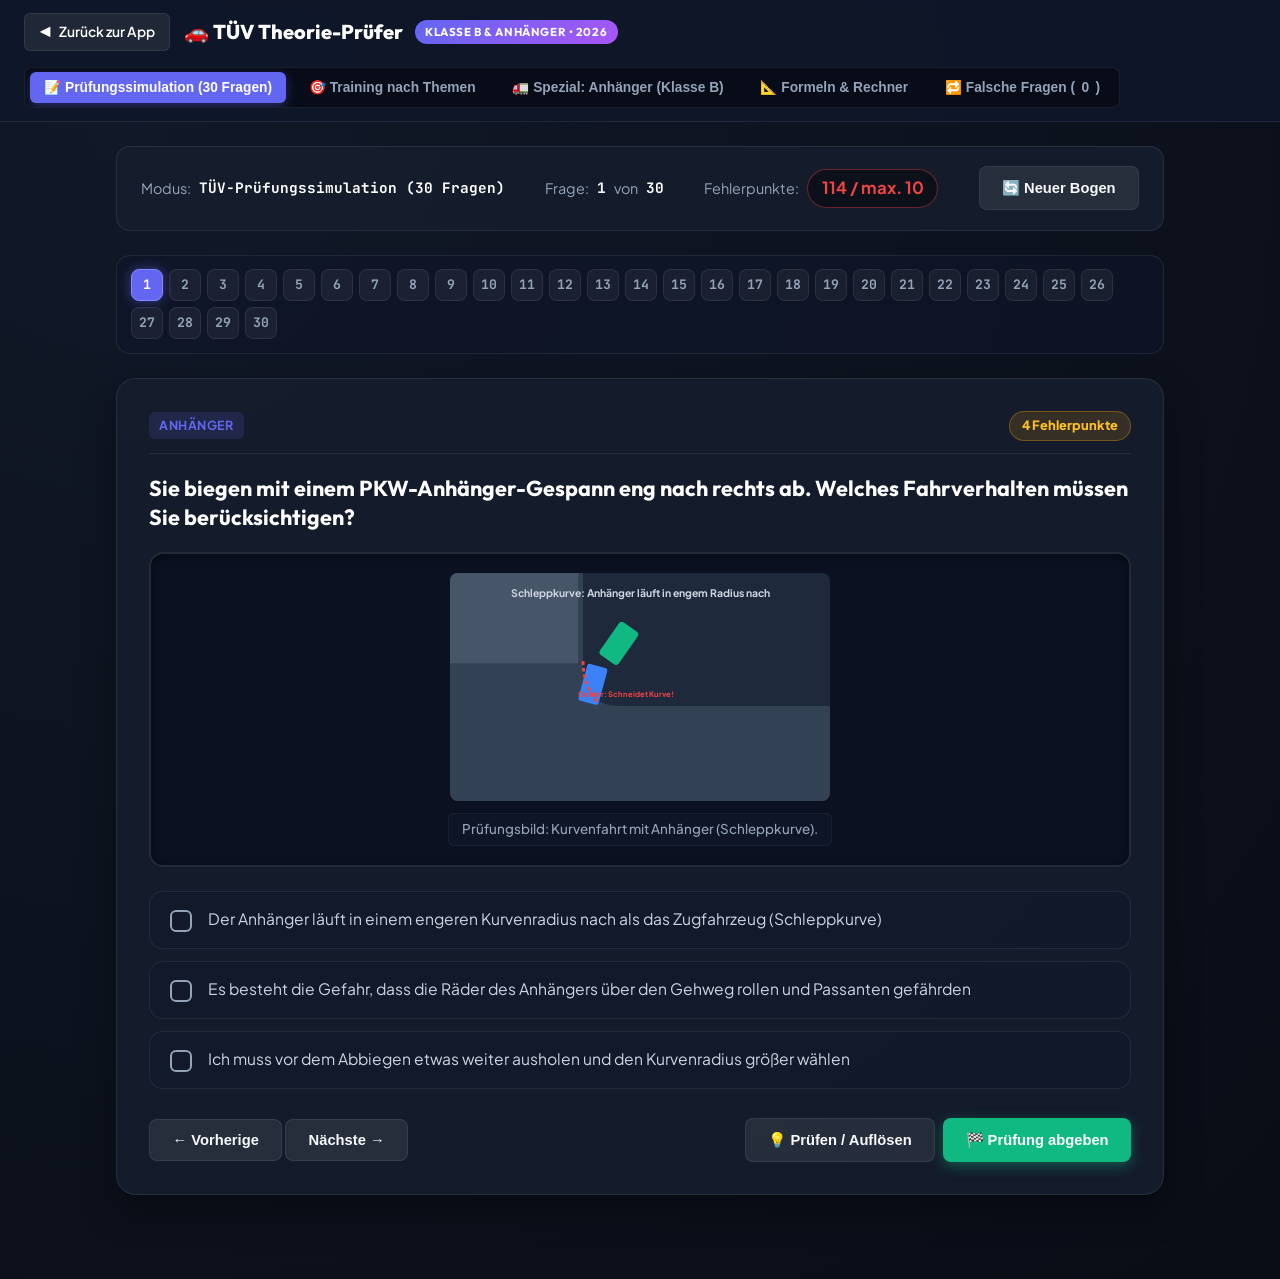
==== theorie_pruefung_trainer.html @ ba78d55a "mit theorie prüfung" ====
<!DOCTYPE html>
<html lang="de">
<head>
  <meta charset="UTF-8">
  <meta name="viewport" content="width=device-width, initial-scale=1.0">
  <title>TÜV Theorie-Trainer Klasse B & Anhänger | Offizielle Prüfungsfragen & Bildsimulation 2026</title>
  <link rel="preconnect" href="https://fonts.googleapis.com">
  <link rel="preconnect" href="https://fonts.gstatic.com" crossorigin>
  <link href="https://fonts.googleapis.com/css2?family=Outfit:wght@400;600;700;800&family=Plus+Jakarta+Sans:wght@400;500;600;700&family=JetBrains+Mono:wght@500;700&display=swap" rel="stylesheet">
  <style>
    :root {
      --bg: #090d16;
      --card-bg: rgba(22, 30, 46, 0.88);
      --card-border: rgba(255, 255, 255, 0.08);
      --card-hover: rgba(99, 102, 241, 0.35);
      --text: #f8fafc;
      --text-muted: #94a3b8;
      --primary: #6366f1;
      --primary-hover: #4f46e5;
      --success: #10b981;
      --success-bg: rgba(16, 185, 129, 0.15);
      --danger: #ef4444;
      --danger-bg: rgba(239, 68, 68, 0.15);
      --warning: #f59e0b;
      --warning-bg: rgba(245, 158, 11, 0.15);
      --radius-sm: 8px;
      --radius-md: 14px;
      --radius-lg: 20px;
      --font-heading: 'Outfit', sans-serif;
      --font-body: 'Plus Jakarta Sans', sans-serif;
      --font-mono: 'JetBrains Mono', monospace;
    }

    * { box-sizing: border-box; margin: 0; padding: 0; }
    body {
      font-family: var(--font-body);
      background: radial-gradient(circle at 10% 10%, #111827 0%, #090d16 100%);
      color: var(--text);
      min-height: 100vh;
      line-height: 1.55;
      padding-bottom: 60px;
    }

    /* TOP HEADER */
    header {
      background: rgba(15, 23, 42, 0.95);
      backdrop-filter: blur(14px);
      border-bottom: 1px solid var(--card-border);
      position: sticky;
      top: 0;
      z-index: 100;
      padding: 0.8rem 1.5rem;
      display: flex;
      justify-content: space-between;
      align-items: center;
      flex-wrap: wrap;
      gap: 1rem;
    }
    .logo {
      display: flex;
      align-items: center;
      gap: 0.75rem;
      font-family: var(--font-heading);
      font-size: 1.25rem;
      font-weight: 800;
      color: #fff;
    }
    .logo-badge {
      font-size: 0.72rem;
      background: linear-gradient(135deg, var(--primary), #a855f7);
      padding: 0.2rem 0.65rem;
      border-radius: 999px;
      font-weight: 700;
      text-transform: uppercase;
      letter-spacing: 0.05em;
    }
    .nav-tabs {
      display: flex;
      gap: 0.5rem;
      background: rgba(0, 0, 0, 0.4);
      padding: 0.3rem;
      border-radius: var(--radius-sm);
      border: 1px solid var(--card-border);
      overflow-x: auto;
    }
    .tab-btn {
      background: transparent;
      border: none;
      color: var(--text-muted);
      padding: 0.45rem 0.9rem;
      font-size: 0.86rem;
      font-weight: 600;
      border-radius: 6px;
      cursor: pointer;
      transition: all 0.2s ease;
      display: flex;
      align-items: center;
      gap: 0.4rem;
      white-space: nowrap;
    }
    .tab-btn:hover { color: #fff; }
    .tab-btn.active {
      background: var(--primary);
      color: #fff;
      box-shadow: 0 4px 12px rgba(99, 102, 241, 0.35);
    }

    /* MAIN CONTAINER */
    .container {
      max-width: 1080px;
      margin: 1.5rem auto;
      padding: 0 1rem;
    }

    /* EXAM STATUS BAR */
    .exam-header {
      background: var(--card-bg);
      border: 1px solid var(--card-border);
      border-radius: var(--radius-md);
      padding: 1.2rem 1.5rem;
      margin-bottom: 1.5rem;
      display: flex;
      justify-content: space-between;
      align-items: center;
      flex-wrap: wrap;
      gap: 1rem;
    }
    .stat-pill {
      display: flex;
      align-items: center;
      gap: 0.5rem;
      font-size: 0.9rem;
      color: var(--text-muted);
    }
    .stat-pill strong { color: #fff; font-family: var(--font-mono); }
    .error-points-counter {
      font-size: 1.05rem;
      font-weight: 700;
      padding: 0.35rem 0.85rem;
      border-radius: 999px;
      background: rgba(0, 0, 0, 0.4);
      border: 1px solid var(--card-border);
    }
    .error-points-counter.safe { color: var(--success); border-color: rgba(16, 185, 129, 0.4); }
    .error-points-counter.danger { color: var(--danger); border-color: rgba(239, 68, 68, 0.4); }

    /* QUESTION NAVIGATOR */
    .question-navigator {
      display: flex;
      flex-wrap: wrap;
      gap: 6px;
      margin-bottom: 1.5rem;
      background: rgba(15, 23, 42, 0.6);
      padding: 0.85rem;
      border-radius: var(--radius-md);
      border: 1px solid var(--card-border);
    }
    .nav-dot {
      width: 32px;
      height: 32px;
      border-radius: 8px;
      display: flex;
      align-items: center;
      justify-content: center;
      font-family: var(--font-mono);
      font-size: 0.82rem;
      font-weight: 700;
      background: rgba(255, 255, 255, 0.05);
      border: 1px solid var(--card-border);
      color: var(--text-muted);
      cursor: pointer;
      transition: all 0.15s ease;
    }
    .nav-dot:hover { border-color: var(--primary); color: #fff; transform: translateY(-2px); }
    .nav-dot.current {
      background: var(--primary);
      border-color: #818cf8;
      color: #fff;
      box-shadow: 0 0 12px rgba(99, 102, 241, 0.5);
    }
    .nav-dot.answered {
      background: rgba(255, 255, 255, 0.15);
      color: #fff;
      border-color: rgba(255, 255, 255, 0.25);
    }
    .nav-dot.correct { background: var(--success-bg); border-color: var(--success); color: var(--success); }
    .nav-dot.wrong { background: var(--danger-bg); border-color: var(--danger); color: var(--danger); }

    /* QUESTION CARD */
    .question-card {
      background: var(--card-bg);
      border: 1px solid var(--card-border);
      border-radius: var(--radius-lg);
      padding: 2rem;
      box-shadow: 0 15px 35px rgba(0, 0, 0, 0.35);
      margin-bottom: 1.5rem;
    }
    .question-meta {
      display: flex;
      justify-content: space-between;
      align-items: center;
      margin-bottom: 1.2rem;
      border-bottom: 1px solid var(--card-border);
      padding-bottom: 0.8rem;
    }
    .category-badge {
      font-size: 0.78rem;
      font-weight: 700;
      text-transform: uppercase;
      letter-spacing: 0.04em;
      color: var(--primary);
      background: rgba(99, 102, 241, 0.15);
      padding: 0.25rem 0.65rem;
      border-radius: 6px;
    }
    .points-badge {
      font-size: 0.8rem;
      font-weight: 800;
      padding: 0.25rem 0.75rem;
      border-radius: 999px;
      background: rgba(245, 158, 11, 0.15);
      color: #fbbf24;
      border: 1px solid rgba(245, 158, 11, 0.35);
    }
    .question-text {
      font-family: var(--font-heading);
      font-size: 1.35rem;
      font-weight: 700;
      color: #fff;
      margin-bottom: 1.25rem;
      line-height: 1.35;
    }

    /* SCENARIO IMAGE BOX (AUTHENTIC TÜV EXAM SCREEN) */
    .scenario-box {
      background: #0b1120;
      border: 2px solid rgba(255, 255, 255, 0.1);
      border-radius: var(--radius-md);
      padding: 1.2rem;
      margin-bottom: 1.5rem;
      display: flex;
      flex-direction: column;
      align-items: center;
      justify-content: center;
      text-align: center;
      box-shadow: inset 0 2px 10px rgba(0, 0, 0, 0.5);
    }
    .scenario-svg-wrapper {
      max-width: 100%;
      display: flex;
      justify-content: center;
    }
    .scenario-svg-wrapper svg {
      max-width: 100%;
      height: auto;
      border-radius: 8px;
    }
    .scenario-caption {
      font-size: 0.84rem;
      color: var(--text-muted);
      margin-top: 0.75rem;
      font-weight: 500;
      background: rgba(15, 23, 42, 0.7);
      padding: 0.3rem 0.8rem;
      border-radius: 6px;
      border: 1px solid rgba(255, 255, 255, 0.05);
    }

    /* ANSWERS */
    .answers-list {
      display: flex;
      flex-direction: column;
      gap: 0.75rem;
      margin-bottom: 1.8rem;
    }
    .answer-item {
      background: rgba(15, 23, 42, 0.5);
      border: 1.5px solid var(--card-border);
      border-radius: var(--radius-md);
      padding: 1rem 1.25rem;
      display: flex;
      align-items: flex-start;
      gap: 1rem;
      cursor: pointer;
      transition: all 0.15s ease;
      user-select: none;
    }
    .answer-item:hover {
      border-color: var(--card-hover);
      background: rgba(99, 102, 241, 0.05);
    }
    .answer-item.selected {
      border-color: var(--primary);
      background: rgba(99, 102, 241, 0.15);
    }
    .answer-item.correct {
      border-color: var(--success);
      background: var(--success-bg);
    }
    .answer-item.wrong {
      border-color: var(--danger);
      background: var(--danger-bg);
    }

    .custom-check {
      min-width: 22px;
      width: 22px;
      height: 22px;
      border-radius: 6px;
      border: 2px solid var(--text-muted);
      display: flex;
      align-items: center;
      justify-content: center;
      margin-top: 2px;
      transition: all 0.15s ease;
      font-weight: 800;
      font-size: 0.85rem;
    }
    .answer-item.selected .custom-check {
      border-color: var(--primary);
      background: var(--primary);
      color: #fff;
    }
    .answer-item.correct .custom-check {
      border-color: var(--success);
      background: var(--success);
      color: #fff;
    }
    .answer-item.wrong .custom-check {
      border-color: var(--danger);
      background: var(--danger);
      color: #fff;
    }
    .answer-label {
      font-size: 0.98rem;
      color: #cbd5e1;
      line-height: 1.45;
    }
    .answer-item.selected .answer-label { color: #fff; font-weight: 600; }

    /* NUMBER INPUT ANSWER */
    .number-input-box {
      margin-bottom: 1.8rem;
      display: flex;
      align-items: center;
      gap: 1rem;
      background: rgba(15, 23, 42, 0.6);
      padding: 1.2rem;
      border-radius: var(--radius-md);
      border: 1px solid var(--card-border);
    }
    .formula-input {
      background: #0f172a;
      border: 2px solid var(--primary);
      border-radius: 8px;
      padding: 0.6rem 1rem;
      font-family: var(--font-mono);
      font-size: 1.3rem;
      font-weight: 700;
      color: #fff;
      width: 140px;
      text-align: center;
    }
    .formula-unit {
      font-size: 1.1rem;
      font-weight: 700;
      color: var(--text-muted);
    }

    /* EXPLANATION BOX */
    .explanation-box {
      background: rgba(99, 102, 241, 0.1);
      border-left: 4px solid var(--primary);
      padding: 1rem 1.25rem;
      border-radius: 0 var(--radius-sm) var(--radius-sm) 0;
      margin-bottom: 1.5rem;
      font-size: 0.92rem;
      color: #c7d2fe;
      display: none;
    }

    /* CONTROLS */
    .controls-bar {
      display: flex;
      justify-content: space-between;
      align-items: center;
      flex-wrap: wrap;
      gap: 1rem;
    }
    .btn {
      padding: 0.75rem 1.4rem;
      border-radius: var(--radius-sm);
      font-size: 0.92rem;
      font-weight: 700;
      border: none;
      cursor: pointer;
      display: inline-flex;
      align-items: center;
      gap: 0.5rem;
      transition: all 0.2s ease;
    }
    .btn-secondary {
      background: rgba(255, 255, 255, 0.08);
      color: var(--text);
      border: 1px solid var(--card-border);
    }
    .btn-secondary:hover { background: rgba(255, 255, 255, 0.15); transform: translateY(-1px); }
    .btn-primary {
      background: var(--primary);
      color: #fff;
      box-shadow: 0 4px 14px rgba(99, 102, 241, 0.4);
    }
    .btn-primary:hover { background: var(--primary-hover); transform: translateY(-1px); }
    .btn-success {
      background: var(--success);
      color: #fff;
      box-shadow: 0 4px 14px rgba(16, 185, 129, 0.4);
    }
    .btn-success:hover { background: #059669; }

    /* EVALUATION / SCORE CARD */
    .evaluation-card {
      background: var(--card-bg);
      border: 1px solid var(--card-border);
      border-radius: var(--radius-lg);
      padding: 2.5rem 2rem;
      text-align: center;
      display: none;
    }
    .result-banner {
      display: inline-flex;
      align-items: center;
      gap: 0.75rem;
      padding: 0.6rem 1.5rem;
      border-radius: 999px;
      font-family: var(--font-heading);
      font-size: 1.5rem;
      font-weight: 800;
      text-transform: uppercase;
      margin-bottom: 1.5rem;
    }
    .result-passed {
      background: var(--success-bg);
      color: #34d399;
      border: 2px solid var(--success);
    }
    .result-failed {
      background: var(--danger-bg);
      color: #f87171;
      border: 2px solid var(--danger);
    }

    /* TOOLS VIEW */
    .tool-view { display: none; }
    .cheat-card {
      background: var(--card-bg);
      border: 1px solid var(--card-border);
      border-radius: var(--radius-md);
      padding: 1.5rem;
      margin-bottom: 1.25rem;
    }
    .cheat-title {
      font-family: var(--font-heading);
      font-size: 1.2rem;
      font-weight: 700;
      color: #fff;
      margin-bottom: 0.5rem;
      display: flex;
      align-items: center;
      gap: 0.5rem;
    }
    .formula-formula {
      font-family: var(--font-mono);
      background: rgba(0, 0, 0, 0.5);
      border: 1px solid var(--card-border);
      padding: 0.8rem 1.2rem;
      border-radius: 8px;
      font-size: 1.15rem;
      color: #818cf8;
      margin: 0.75rem 0;
      display: inline-block;
    }
    .calc-box {
      background: rgba(15, 23, 42, 0.7);
      border: 1px solid var(--primary);
      border-radius: var(--radius-md);
      padding: 1.5rem;
      margin-top: 1rem;
    }
    .calc-slider { width: 100%; margin: 1rem 0; }
    .calc-result-grid {
      display: grid;
      grid-template-columns: repeat(auto-fit, minmax(200px, 1fr));
      gap: 1rem;
      margin-top: 1.2rem;
    }
    .calc-val-box {
      background: rgba(0, 0, 0, 0.4);
      padding: 1rem;
      border-radius: 8px;
      border: 1px solid var(--card-border);
    }
    .calc-val-label { font-size: 0.8rem; color: var(--text-muted); text-transform: uppercase; font-weight: 700; }
    .calc-val-number { font-family: var(--font-mono); font-size: 1.6rem; font-weight: 800; color: #fff; margin-top: 0.2rem; }

    @media (max-width: 640px) {
      .question-text { font-size: 1.15rem; }
      .question-card { padding: 1.25rem; }
      header { flex-direction: column; align-items: flex-start; }
      .nav-tabs { width: 100%; }
    }
  </style>
</head>
<body>

  <!-- TOP BAR -->
  <header>
    <div style="display:flex; align-items:center; gap:0.85rem; flex-wrap:wrap;">
      <a href="index.html" class="tab-btn" style="text-decoration:none; display:inline-flex; align-items:center; gap:0.4rem; background:rgba(255,255,255,0.08); border:1px solid var(--card-border); color:#fff;" title="Zurück zur Tagebuch-App">
        <span>◀</span> Zurück zur App
      </a>
      <div class="logo">
        <span>🚗 TÜV Theorie-Prüfer</span>
        <span class="logo-badge">Klasse B & Anhänger • 2026</span>
      </div>
    </div>
    <div class="nav-tabs">
      <button class="tab-btn active" data-view="exam" onclick="switchView('exam')">📝 Prüfungssimulation (30 Fragen)</button>
      <button class="tab-btn" data-view="trainer" onclick="switchView('trainer')">🎯 Training nach Themen</button>
      <button class="tab-btn" data-view="trailer" onclick="switchView('trailer')">🚛 Spezial: Anhänger (Klasse B)</button>
      <button class="tab-btn" data-view="formulas" onclick="switchView('formulas')">📐 Formeln & Rechner</button>
      <button class="tab-btn" data-view="mistakes" onclick="switchView('mistakes')">🔁 Falsche Fragen (<span id="mistakeCount">0</span>)</button>
    </div>
  </header>

  <main class="container">

    <!-- VIEW 1: EXAM SIMULATION & PRACTICE -->
    <section id="examView">

      <!-- HEADER STATS -->
      <div class="exam-header">
        <div class="stat-pill">
          Modus: <strong id="modeLabel">TÜV-Prüfungssimulation</strong>
        </div>
        <div class="stat-pill">
          Frage: <strong id="currentQuestionNum">1</strong> von <strong id="totalQuestionsNum">30</strong>
        </div>
        <div class="stat-pill">
          Fehlerpunkte: <span class="error-points-counter safe" id="errorPointsBadge">0 / max. 10</span>
        </div>
        <div>
          <button class="btn btn-secondary" onclick="restartExam()" title="Neuen Fragebogen zusammenstellen">🔄 Neuer Bogen</button>
        </div>
      </div>

      <!-- NAVIGATOR BUTTONS -->
      <div class="question-navigator" id="questionNav"></div>

      <!-- ACTIVE QUESTION CARD -->
      <div class="question-card" id="questionCard">
        <div class="question-meta">
          <span class="category-badge" id="qCategory">Vorfahrt</span>
          <span class="points-badge" id="qPoints">5 Fehlerpunkte</span>
        </div>

        <h2 class="question-text" id="qText">Fragetext lädt...</h2>

        <!-- SCENARIO ILLUSTRATION (SVG EXAM PICTURE) -->
        <div class="scenario-box" id="scenarioContainer" style="display: none;">
          <div class="scenario-svg-wrapper" id="scenarioSvg"></div>
          <div class="scenario-caption" id="scenarioCaption"></div>
        </div>

        <!-- MULTIPLE CHOICE ANSWERS -->
        <div class="answers-list" id="answersContainer"></div>

        <!-- NUMERICAL INPUT FOR FORMULA QUESTIONS -->
        <div class="number-input-box" id="numberInputContainer" style="display: none;">
          <label for="numInput" style="font-weight: 600;">Ihre berechnete Antwort:</label>
          <input type="number" id="numInput" class="formula-input" placeholder="0">
          <span class="formula-unit" id="numUnit">Meter</span>
        </div>

        <!-- EXPLANATION -->
        <div class="explanation-box" id="explanationBox"></div>

        <!-- CONTROLS -->
        <div class="controls-bar">
          <div>
            <button class="btn btn-secondary" id="btnPrev" onclick="navigateQuestion(-1)">← Vorherige</button>
            <button class="btn btn-secondary" id="btnNext" onclick="navigateQuestion(1)">Nächste →</button>
          </div>
          <div style="display: flex; gap: 0.5rem;">
            <button class="btn btn-secondary" id="btnCheck" onclick="checkCurrentAnswer()">💡 Prüfen / Auflösen</button>
            <button class="btn btn-success" id="btnSubmit" onclick="finishExam()">🏁 Prüfung abgeben</button>
          </div>
        </div>
      </div>

      <!-- EVALUATION SCREEN -->
      <div class="evaluation-card" id="evalCard">
        <div class="result-banner" id="evalBanner">ERGEBNIS</div>
        <h3 style="font-size: 1.8rem; margin-bottom: 0.5rem;" id="evalScoreText">0 Fehlerpunkte</h3>
        <p style="color: var(--text-muted); max-width: 650px; margin: 0 auto 1.8rem;" id="evalDetailText">
          Amtliche TÜV-Regel: Maximal 10 Fehlerpunkte erlaubt. ABER: Wer bei genau 10 Punkten zwei 5-Punkte-Fragen falsch beantwortet hat, hat die Prüfung NICHT bestanden!
        </p>

        <div style="display: flex; justify-content: center; gap: 1rem; flex-wrap: wrap;">
          <button class="btn btn-primary" onclick="restartExam()">🔄 Neue Prüfung starten</button>
          <button class="btn btn-secondary" onclick="reviewExamMistakes()">🔍 Nur Fehler ansehen</button>
        </div>
      </div>

    </section>

    <!-- VIEW 2: FORMULAS & INTERACTIVE CALCULATOR -->
    <section id="formulasView" class="tool-view">
      <div class="cheat-card">
        <div class="cheat-title">📐 Das 1x1 der Prüfungsformeln (TÜV-Standard)</div>
        <p style="color: var(--text-muted);">
          Diese 4 Faustformeln kommen garantiert in der theoretischen Prüfung vor:
        </p>

        <div style="margin-top: 1.5rem;">
          <h4>1. Reaktionsweg (Weg während der Schrecksekunde)</h4>
          <div class="formula-formula">(Geschwindigkeit in km/h ÷ 10) × 3</div>
          <p style="font-size: 0.88rem; color: #94a3b8;">Beispiel bei 50 km/h: (50 ÷ 10) × 3 = 5 × 3 = <strong>15 Meter</strong></p>
        </div>

        <div style="margin-top: 1.5rem;">
          <h4>2. Bremsweg bei Normalbremsung</h4>
          <div class="formula-formula">(Geschwindigkeit ÷ 10) × (Geschwindigkeit ÷ 10)</div>
          <p style="font-size: 0.88rem; color: #94a3b8;">Beispiel bei 50 km/h: (50 ÷ 10) × (50 ÷ 10) = 5 × 5 = <strong>25 Meter</strong></p>
        </div>

        <div style="margin-top: 1.5rem;">
          <h4>3. Bremsweg bei Gefahrenbremsung (Vollbremsung)</h4>
          <div class="formula-formula">Normaler Bremsweg ÷ 2</div>
          <p style="font-size: 0.88rem; color: #94a3b8;">Beispiel bei 50 km/h: 25 Meter ÷ 2 = <strong>12,5 Meter</strong> (halbiert den Bremsweg!)</p>
        </div>

        <div style="margin-top: 1.5rem;">
          <h4>4. Anhalteweg (Gesamter Weg bis zum Stillstand)</h4>
          <div class="formula-formula">Reaktionsweg + Bremsweg</div>
          <p style="font-size: 0.88rem; color: #94a3b8;">Beispiel bei 50 km/h Normalbremsung: 15 m + 25 m = <strong>40 Meter</strong></p>
        </div>
      </div>

      <!-- INTERACTIVE CALCULATOR -->
      <div class="cheat-card">
        <div class="cheat-title">🧮 Interaktiver Bremsweg-Simulator</div>
        <p style="color: var(--text-muted);">Stellen Sie die Geschwindigkeit ein und sehen Sie sofort alle Prüfungsmaße:</p>

        <div class="calc-box">
          <label style="font-weight: 700; font-size: 1.1rem; display: flex; justify-content: space-between;">
            <span>Geschwindigkeit:</span>
            <span style="color: #818cf8; font-family: var(--font-mono); font-size: 1.4rem;" id="sliderSpeedVal">50 km/h</span>
          </label>
          <input type="range" min="10" max="200" step="10" value="50" class="calc-slider" id="speedSlider" oninput="updateCalculator(this.value)">

          <div class="calc-result-grid">
            <div class="calc-val-box">
              <div class="calc-val-label">1. Reaktionsweg</div>
              <div class="calc-val-number" id="calcReaktion">15 m</div>
              <small style="color: var(--text-muted);">(v ÷ 10) × 3</small>
            </div>
            <div class="calc-val-box">
              <div class="calc-val-label">2. Bremsweg (Normal)</div>
              <div class="calc-val-number" id="calcBremsNormal">25 m</div>
              <small style="color: var(--text-muted);">(v ÷ 10) × (v ÷ 10)</small>
            </div>
            <div class="calc-val-box">
              <div class="calc-val-label">3. Gefahrenbremsung</div>
              <div class="calc-val-number" id="calcBremsGefahr" style="color: #34d399;">12.5 m</div>
              <small style="color: var(--text-muted);">Bremsweg ÷ 2</small>
            </div>
            <div class="calc-val-box" style="border-color: var(--primary);">
              <div class="calc-val-label" style="color: #818cf8;">4. Anhalteweg (Gesamt)</div>
              <div class="calc-val-number" id="calcAnhalteweg" style="color: #818cf8;">40 m</div>
              <small style="color: var(--text-muted);">Reaktion + Normalbremsung</small>
            </div>
          </div>
        </div>
      </div>
    </section>

    <!-- VIEW 3: THEME TRAINING PICKER -->
    <section id="trainerTopicsView" class="tool-view">
      <div class="cheat-card">
        <div class="cheat-title">🎯 Gezieltes Training nach Schwerpunkten</div>
        <p style="color: var(--text-muted); margin-bottom: 1.5rem;">
          Wählen Sie ein Themengebiet aus, um alle dazugehörigen Fragen mit Bildsimulation zu üben:
        </p>

        <div style="display: grid; grid-template-columns: repeat(auto-fit, minmax(240px, 1fr)); gap: 1rem;">
          <button class="btn btn-secondary" onclick="startTopicTraining('Vorfahrt')" style="padding: 1.2rem; flex-direction: column; align-items: flex-start;">
            <strong style="font-size: 1.1rem; color: #fff;">🚦 Vorfahrt & Kreuzungen</strong>
            <small style="color: var(--text-muted);">Rechts vor Links, Abknickend, Schilder</small>
          </button>
          <button class="btn btn-secondary" onclick="startTopicTraining('Anhänger')" style="padding: 1.2rem; flex-direction: column; align-items: flex-start; border-color: #818cf8;">
            <strong style="font-size: 1.1rem; color: #818cf8;">🚛 Klasse B mit Anhänger</strong>
            <small style="color: var(--text-muted);">3.500 kg zGM, Abreißseil, Stützlast, Schleppkurve</small>
          </button>
          <button class="btn btn-secondary" onclick="startTopicTraining('Formeln')" style="padding: 1.2rem; flex-direction: column; align-items: flex-start;">
            <strong style="font-size: 1.1rem; color: #fff;">📐 Zahlen & Formeln</strong>
            <small style="color: var(--text-muted);">Bremsweg, Reaktionsweg, Abstände</small>
          </button>
          <button class="btn btn-secondary" onclick="startTopicTraining('Verkehrsrecht')" style="padding: 1.2rem; flex-direction: column; align-items: flex-start;">
            <strong style="font-size: 1.1rem; color: #fff;">⚖️ Recht, CanG & Alkohol</strong>
            <small style="color: var(--text-muted);">3,5 ng/ml Grenzwert, Mischkonsum, Promille</small>
          </button>
          <button class="btn btn-secondary" onclick="startTopicTraining('Verhalten')" style="padding: 1.2rem; flex-direction: column; align-items: flex-start;">
            <strong style="font-size: 1.1rem; color: #fff;">🛡️ Gefahrenlehre & Verhalten</strong>
            <small style="color: var(--text-muted);">Überholabstand 1,5m, Rettungsgasse, Busse</small>
          </button>
          <button class="btn btn-secondary" onclick="startTopicTraining('Technik')" style="padding: 1.2rem; flex-direction: column; align-items: flex-start;">
            <strong style="font-size: 1.1rem; color: #fff;">⚙️ Technik & Umwelt</strong>
            <small style="color: var(--text-muted);">ABS, ESP, Reifendruck, Beleuchtung</small>
          </button>
        </div>
      </div>
    </section>

  </main>

  <script>
    // ==========================================
    // SVG PRÜFUNGSBILDER (OFFIZIELLES TÜV-LAYOUT)
    // ==========================================
    const svgImages = {
      // 1. Kreuzung Rechts vor Links
      rechtsVorLinks: `
        <svg viewBox="0 0 400 260" width="380" height="247">
          <rect width="400" height="260" fill="#1e293b"/>
          <!-- Roads -->
          <rect x="0" y="90" width="400" height="80" fill="#334155"/>
          <rect x="160" y="0" width="80" height="260" fill="#334155"/>
          <!-- Road Markings -->
          <line x1="0" y1="130" x2="160" y2="130" stroke="#f8fafc" stroke-width="2" stroke-dasharray="8 6"/>
          <line x1="240" y1="130" x2="400" y2="130" stroke="#f8fafc" stroke-width="2" stroke-dasharray="8 6"/>
          <line x1="200" y1="0" x2="200" y2="90" stroke="#f8fafc" stroke-width="2" stroke-dasharray="8 6"/>
          <line x1="200" y1="170" x2="200" y2="260" stroke="#f8fafc" stroke-width="2" stroke-dasharray="8 6"/>
          <!-- Red Car (from Left) -->
          <rect x="70" y="138" width="40" height="22" rx="4" fill="#ef4444"/>
          <circle cx="80" cy="136" r="3" fill="#000"/><circle cx="100" cy="136" r="3" fill="#000"/>
          <text x="90" y="153" font-size="9" font-family="sans-serif" font-weight="bold" fill="#fff" text-anchor="middle">ROT</text>
          <!-- Yellow Car (from Right) -->
          <rect x="290" y="100" width="40" height="22" rx="4" fill="#eab308"/>
          <circle cx="300" cy="98" r="3" fill="#000"/><circle cx="320" cy="98" r="3" fill="#000"/>
          <text x="310" y="115" font-size="9" font-family="sans-serif" font-weight="bold" fill="#000" text-anchor="middle">GELB</text>
          <!-- Own Car (Bottom, Green) -->
          <rect x="208" y="200" width="22" height="42" rx="4" fill="#10b981"/>
          <circle cx="206" cy="210" r="3" fill="#000"/><circle cx="206" cy="232" r="3" fill="#000"/>
          <text x="219" y="225" font-size="8" font-family="sans-serif" font-weight="bold" fill="#fff" text-anchor="middle">ICH</text>
          <!-- Arrow Rechts vor Links -->
          <path d="M 285 111 L 225 111" stroke="#eab308" stroke-width="3" marker-end="url(#arrow)" fill="none"/>
          <text x="200" y="20" font-size="12" font-weight="bold" fill="#cbd5e1" text-anchor="middle">Situation: Kreuzung ohne Verkehrszeichen</text>
        </svg>
      `,

      // 2. Abknickende Vorfahrt
      abknickendeVorfahrt: `
        <svg viewBox="0 0 400 260" width="380" height="247">
          <rect width="400" height="260" fill="#1e293b"/>
          <rect x="0" y="90" width="400" height="80" fill="#334155"/>
          <rect x="160" y="0" width="80" height="260" fill="#334155"/>
          <!-- Priority curve marking (thick curve bottom to left) -->
          <path d="M 200 260 Q 200 130 0 130" stroke="#f8fafc" stroke-width="12" fill="none"/>
          <path d="M 200 260 Q 200 130 0 130" stroke="#fbbf24" stroke-width="8" fill="none"/>
          <!-- Sign 306 with supplementary sign -->
          <g transform="translate(255, 175) scale(0.65)">
            <rect x="0" y="0" width="50" height="50" rx="3" transform="rotate(45 25 25)" fill="#f8fafc" stroke="#000" stroke-width="2"/>
            <rect x="8" y="8" width="34" height="34" rx="2" transform="rotate(45 25 25)" fill="#fbbf24"/>
            <!-- Addon sign -->
            <rect x="-8" y="58" width="66" height="48" rx="3" fill="#f8fafc" stroke="#000" stroke-width="2"/>
            <line x1="25" y1="62" x2="25" y2="102" stroke="#94a3b8" stroke-width="3"/>
            <line x1="-4" y1="82" x2="54" y2="82" stroke="#94a3b8" stroke-width="3"/>
            <!-- Priority curve on sign -->
            <path d="M 25 102 Q 25 82 -4 82" stroke="#000" stroke-width="6" fill="none"/>
          </g>
          <!-- Own Car (Green, wants to follow priority to left) -->
          <rect x="208" y="215" width="22" height="38" rx="4" fill="#10b981"/>
          <text x="219" y="238" font-size="8" font-weight="bold" fill="#fff" text-anchor="middle">ICH</text>
          <!-- Blinker animation hint -->
          <circle cx="206" cy="217" r="4" fill="#fbbf24"/>
          <!-- Yellow car waiting from right on side street -->
          <rect x="280" y="102" width="38" height="22" rx="4" fill="#eab308"/>
          <text x="299" y="116" font-size="8" font-weight="bold" fill="#000" text-anchor="middle">GELB</text>
          <text x="200" y="22" font-size="11" font-weight="bold" fill="#cbd5e1" text-anchor="middle">Abknickende Vorfahrtstraße nach links</text>
        </svg>
      `,

      // 3. Überholabstand Radfahrer (Cockpit Ansicht)
      abstandRad: `
        <svg viewBox="0 0 400 240" width="380" height="228">
          <rect width="400" height="240" fill="#0284c7"/>
          <!-- Road horizon -->
          <polygon points="0,90 400,90 400,240 0,240" fill="#334155"/>
          <line x1="200" y1="90" x2="160" y2="240" stroke="#f8fafc" stroke-width="2" stroke-dasharray="10 8"/>
          <!-- Cyclist ahead -->
          <g transform="translate(240, 105)">
            <circle cx="12" cy="6" r="5" fill="#f87171"/>
            <line x1="12" y1="11" x2="12" y2="25" stroke="#f87171" stroke-width="3"/>
            <line x1="5" y1="35" x2="19" y2="35" stroke="#000" stroke-width="3"/>
            <circle cx="6" cy="35" r="7" stroke="#000" stroke-width="2" fill="none"/>
            <circle cx="18" cy="35" r="7" stroke="#000" stroke-width="2" fill="none"/>
          </g>
          <!-- Oncoming car in distance -->
          <rect x="120" y="98" width="16" height="10" fill="#ef4444" rx="2"/>
          <!-- Cockpit dashboard / Hood -->
          <path d="M 0 195 Q 200 170 400 195 L 400 240 L 0 240 Z" fill="#0f172a"/>
          <!-- Steering wheel top -->
          <path d="M 140 240 Q 200 185 260 240" stroke="#334155" stroke-width="12" fill="none"/>
          <!-- Measurement Arrow -->
          <g transform="translate(190, 150)">
            <line x1="0" y1="0" x2="60" y2="0" stroke="#fbbf24" stroke-width="2"/>
            <polygon points="0,-3 -6,0 0,3" fill="#fbbf24"/>
            <polygon points="60,-3 66,0 60,3" fill="#fbbf24"/>
            <rect x="6" y="-14" width="50" height="12" rx="3" fill="#000"/>
            <text x="31" y="-5" font-size="8" font-family="sans-serif" font-weight="bold" fill="#fbbf24" text-anchor="middle">≥ 1,5 m</text>
          </g>
          <text x="200" y="20" font-size="11" font-weight="bold" fill="#fff" text-anchor="middle">Blick durch die Windschutzscheibe (Innerorts)</text>
        </svg>
      `,

      // 4. Haltestelle Bus mit Warnblinker
      busHaltestelle: `
        <svg viewBox="0 0 400 240" width="380" height="228">
          <rect width="400" height="240" fill="#0f172a"/>
          <polygon points="0,85 400,85 400,240 0,240" fill="#334155"/>
          <line x1="200" y1="85" x2="180" y2="240" stroke="#f8fafc" stroke-width="3" stroke-dasharray="10 8"/>
          <!-- Bus on right lane -->
          <rect x="235" y="80" width="75" height="75" rx="6" fill="#3b82f6"/>
          <!-- Bus windows & roof -->
          <rect x="242" y="86" width="60" height="28" rx="3" fill="#93c5fd"/>
          <rect x="245" y="125" width="25" height="12" rx="2" fill="#fff"/>
          <text x="257" y="134" font-size="7" font-weight="bold" fill="#000" text-anchor="middle">BUS</text>
          <!-- Hazard lights blinking (Orange) -->
          <circle cx="239" cy="142" r="5" fill="#f59e0b"/>
          <circle cx="306" cy="142" r="5" fill="#f59e0b"/>
          <!-- Sign Haltestelle H -->
          <g transform="translate(325, 65)">
            <line x1="12" y1="20" x2="12" y2="80" stroke="#64748b" stroke-width="2"/>
            <circle cx="12" cy="20" r="14" fill="#fef08a" stroke="#15803d" stroke-width="3"/>
            <text x="12" y="26" font-size="16" font-weight="bold" fill="#15803d" text-anchor="middle">H</text>
          </g>
          <!-- Cockpit hood -->
          <path d="M 0 195 Q 200 175 400 195 L 400 240 L 0 240 Z" fill="#0f172a"/>
          <text x="200" y="20" font-size="11" font-weight="bold" fill="#cbd5e1" text-anchor="middle">Linienbus steht mit Warnblinklicht an der Haltestelle</text>
        </svg>
      `,

      // 5. Autobahn Rettungsgasse
      rettungsgasse: `
        <svg viewBox="0 0 400 240" width="380" height="228">
          <rect width="400" height="240" fill="#1e293b"/>
          <!-- 3 Lanes -->
          <rect x="30" y="40" width="340" height="190" fill="#334155"/>
          <line x1="140" y1="40" x2="140" y2="230" stroke="#f8fafc" stroke-width="2" stroke-dasharray="10 8"/>
          <line x1="260" y1="40" x2="260" y2="230" stroke="#f8fafc" stroke-width="2" stroke-dasharray="10 8"/>
          <!-- Left car (hugging left barrier) -->
          <rect x="40" y="110" width="35" height="60" rx="4" fill="#ef4444"/>
          <!-- Middle car (hugging right) -->
          <rect x="185" y="115" width="35" height="60" rx="4" fill="#3b82f6"/>
          <!-- Right car -->
          <rect x="295" y="120" width="35" height="60" rx="4" fill="#eab308"/>
          <!-- Free Rescue Lane -->
          <rect x="85" y="40" width="90" height="190" fill="rgba(16, 185, 129, 0.15)"/>
          <text x="130" y="130" font-size="10" font-weight="bold" fill="#34d399" text-anchor="middle" transform="rotate(-90 130 130)">RETTUNGSGASSE</text>
          <text x="200" y="22" font-size="11" font-weight="bold" fill="#cbd5e1" text-anchor="middle">Stockender Verkehr / Stau auf 3 Fahrstreifen</text>
        </svg>
      `,

      // 6. Kreisverkehr mit Zeichen 215 & 205
      kreisverkehr: `
        <svg viewBox="0 0 400 240" width="380" height="228">
          <rect width="400" height="240" fill="#1e293b"/>
          <!-- Roundabout circle -->
          <circle cx="200" cy="120" r="75" fill="#334155"/>
          <circle cx="200" cy="120" r="35" fill="#15803d"/>
          <!-- Entrance road bottom -->
          <rect x="180" y="160" width="40" height="80" fill="#334155"/>
          <!-- Signs at entrance: 205 on top, 215 below -->
          <g transform="translate(230, 160)">
            <!-- Sign 205 Vorfahrt gewaehren (upside down triangle) -->
            <polygon points="12,0 0,22 24,22" fill="#f8fafc" stroke="#dc2626" stroke-width="3"/>
            <!-- Sign 215 Kreisverkehr (Blue round with 3 arrows) -->
            <circle cx="12" cy="38" r="11" fill="#2563eb" stroke="#f8fafc" stroke-width="1.5"/>
            <path d="M 6 38 A 6 6 0 1 1 18 38" stroke="#fff" stroke-width="2" fill="none"/>
          </g>
          <!-- Car in circle -->
          <rect x="185" y="52" width="28" height="16" rx="3" fill="#3b82f6"/>
          <!-- Own car entering -->
          <rect x="187" y="200" width="16" height="28" rx="3" fill="#10b981"/>
          <text x="195" y="218" font-size="7" font-weight="bold" fill="#fff" text-anchor="middle">ICH</text>
          <text x="200" y="18" font-size="11" font-weight="bold" fill="#cbd5e1" text-anchor="middle">Vorfahrtregelung am Kreisverkehr</text>
        </svg>
      `,

      // 7. Ampel mit Grünpfeil-Schild
      gruenpfeil: `
        <svg viewBox="0 0 400 240" width="380" height="228">
          <rect width="400" height="240" fill="#0f172a"/>
          <!-- Traffic light post & housing -->
          <line x1="160" y1="40" x2="160" y2="240" stroke="#64748b" stroke-width="6"/>
          <rect x="140" y="40" width="40" height="100" rx="8" fill="#1e293b" stroke="#000" stroke-width="2"/>
          <!-- Lights: Red ON, Yellow off, Green off -->
          <circle cx="160" cy="58" r="11" fill="#ef4444" stroke="#7f1d1d" stroke-width="1.5"/>
          <circle cx="160" cy="90" r="11" fill="#475569"/>
          <circle cx="160" cy="122" r="11" fill="#475569"/>
          <!-- Gruenpfeil sign (Zeichen 720) on the right of red light -->
          <g transform="translate(188, 45)">
            <rect x="0" y="0" width="45" height="34" rx="3" fill="#000" stroke="#f8fafc" stroke-width="1.5"/>
            <path d="M 8 17 L 30 17 M 22 9 L 32 17 L 22 25" stroke="#22c55e" stroke-width="4.5" stroke-linecap="round" stroke-linejoin="round" fill="none"/>
          </g>
          <!-- Stop line on road -->
          <rect x="40" y="210" width="320" height="8" fill="#f8fafc"/>
          <text x="200" y="232" font-size="9" fill="#94a3b8" text-anchor="middle">Haltlinie vor der Kreuzung</text>
          <text x="200" y="22" font-size="11" font-weight="bold" fill="#cbd5e1" text-anchor="middle">Rote Ampel mit Grünpfeil-Schild (Zeichen 720)</text>
        </svg>
      `,

      // 8. Bahnübergang mit Andreaskreuz & Bake
      bahnuebergang: `
        <svg viewBox="0 0 400 240" width="380" height="228">
          <rect width="400" height="240" fill="#1e293b"/>
          <rect x="0" y="150" width="400" height="90" fill="#334155"/>
          <!-- Railway tracks crossing -->
          <line x1="0" y1="180" x2="400" y2="180" stroke="#94a3b8" stroke-width="4"/>
          <line x1="0" y1="195" x2="400" y2="195" stroke="#94a3b8" stroke-width="4"/>
          <!-- Andreaskreuz (Zeichen 201) -->
          <g transform="translate(140, 50)">
            <line x1="30" y1="50" x2="30" y2="130" stroke="#64748b" stroke-width="4"/>
            <path d="M 10 20 L 50 60 M 50 20 L 10 60" stroke="#f8fafc" stroke-width="10" stroke-linecap="square"/>
            <path d="M 10 20 L 20 30 M 40 50 L 50 60 M 50 20 L 40 30 M 20 50 L 10 60" stroke="#dc2626" stroke-width="10" stroke-linecap="square"/>
          </g>
          <!-- 3-striped beacon (240m) -->
          <g transform="translate(260, 75)">
            <rect x="0" y="0" width="22" height="75" fill="#f8fafc" stroke="#000" stroke-width="1.5"/>
            <polygon points="0,15 22,5 22,18 0,28" fill="#dc2626"/>
            <polygon points="0,35 22,25 22,38 0,48" fill="#dc2626"/>
            <polygon points="0,55 22,45 22,58 0,68" fill="#dc2626"/>
            <text x="11" y="90" font-size="8" fill="#94a3b8" text-anchor="middle">240 m</text>
          </g>
          <text x="200" y="25" font-size="11" font-weight="bold" fill="#cbd5e1" text-anchor="middle">Zeichen 201 (Andreaskreuz) & Entfernungsbake</text>
        </svg>
      `,

      // 9. SPEZIAL ANHÄNGER: Abreißseil & Kupplung
      anhaengerAbreissseil: `
        <svg viewBox="0 0 400 240" width="380" height="228">
          <rect width="400" height="240" fill="#0f172a"/>
          <!-- Towbar & ball -->
          <rect x="30" y="115" width="110" height="20" rx="3" fill="#64748b"/>
          <circle cx="140" cy="115" r="14" fill="#94a3b8" stroke="#334155" stroke-width="2"/>
          <!-- Trailer hitch tongue -->
          <rect x="140" y="105" width="140" height="20" rx="4" fill="#475569"/>
          <!-- Locking handle -->
          <line x1="165" y1="105" x2="185" y2="80" stroke="#f59e0b" stroke-width="6" stroke-linecap="round"/>
          <!-- Breakaway Cable (Rotes Abreißseil) connected to eyelet -->
          <path d="M 210 125 C 210 165, 140 180, 110 145" stroke="#ef4444" stroke-width="4" fill="none"/>
          <circle cx="110" cy="142" r="5" fill="#ef4444"/>
          <!-- Label & arrow -->
          <text x="110" y="175" font-size="9" font-weight="bold" fill="#ef4444" text-anchor="middle">Sicherungs-Öse am PKW</text>
          <text x="250" y="155" font-size="9" fill="#94a3b8">Rotes Abreißseil (Notbremse)</text>
          <text x="200" y="25" font-size="11" font-weight="bold" fill="#cbd5e1" text-anchor="middle">Abreißseil bei gebremstem Anhänger (§ 41 StVZO)</text>
        </svg>
      `,

      // 10. SPEZIAL ANHÄNGER: Stützlast & Hebelwirkung
      anhaengerStuetzlast: `
        <svg viewBox="0 0 400 240" width="380" height="228">
          <rect width="400" height="240" fill="#1e293b"/>
          <line x1="20" y1="180" x2="380" y2="180" stroke="#475569" stroke-width="2"/>
          <!-- Car outline (Left) -->
          <rect x="40" y="110" width="120" height="50" rx="8" fill="#334155"/>
          <circle cx="65" cy="170" r="14" fill="#000"/><circle cx="135" cy="170" r="14" fill="#000"/>
          <!-- Trailer outline (Right, Single Axle) -->
          <rect x="210" y="90" width="140" height="70" rx="4" fill="#1e40af"/>
          <circle cx="280" cy="170" r="16" fill="#000"/>
          <!-- Drawbar -->
          <line x1="160" y1="145" x2="210" y2="145" stroke="#94a3b8" stroke-width="6"/>
          <!-- Downward force arrow at hitch (Stützlast) -->
          <path d="M 185 115 L 185 142" stroke="#22c55e" stroke-width="4" marker-end="url(#arrow)"/>
          <polygon points="185,145 180,137 190,137" fill="#22c55e"/>
          <text x="185" y="105" font-size="9" font-weight="bold" fill="#22c55e" text-anchor="middle">Stützlast</text>
          <!-- Cargo load area -->
          <rect x="250" y="105" width="55" height="30" fill="#f59e0b" rx="3"/>
          <text x="277" y="123" font-size="8" font-weight="bold" fill="#000" text-anchor="middle">Ladung</text>
          <text x="200" y="25" font-size="11" font-weight="bold" fill="#cbd5e1" text-anchor="middle">Richtige Lastverteilung & Stützlast beim Anhänger</text>
        </svg>
      `,

      // 11. SPEZIAL ANHÄNGER: Schleppkurve beim Abbiegen
      anhaengerSchleppkurve: `
        <svg viewBox="0 0 400 240" width="380" height="228">
          <rect width="400" height="240" fill="#1e293b"/>
          <!-- Curb corner (top-down) -->
          <path d="M 0 0 L 140 0 L 140 100 Q 140 140 180 140 L 400 140 L 400 240 L 0 240 Z" fill="#334155"/>
          <!-- Sidewalk (Gehweg) -->
          <rect x="0" y="0" width="135" height="95" fill="#475569"/>
          <!-- Car turning right -->
          <g transform="translate(180, 50) rotate(35)">
            <rect x="0" y="0" width="24" height="42" rx="4" fill="#10b981"/>
          </g>
          <!-- Trailer cutting the corner inside (Schleppkurve) -->
          <g transform="translate(145, 95) rotate(15)">
            <rect x="0" y="0" width="22" height="40" rx="3" fill="#3b82f6"/>
          </g>
          <!-- Trajectory curve showing danger zone on curb -->
          <path d="M 155 135 Q 140 120 140 90" stroke="#ef4444" stroke-width="3" stroke-dasharray="4 3" fill="none"/>
          <text x="135" y="130" font-size="8" font-weight="bold" fill="#ef4444">Gefahr: Schneidet Kurve!</text>
          <text x="200" y="25" font-size="11" font-weight="bold" fill="#cbd5e1" text-anchor="middle">Schleppkurve: Anhänger läuft in engem Radius nach</text>
        </svg>
      `,

      // 12. SPEZIAL ANHÄNGER: Gespanngewichte (Klasse B 3.500 kg Regel)
      anhaengerGewichte: `
        <svg viewBox="0 0 400 240" width="380" height="228">
          <rect width="400" height="240" fill="#0f172a"/>
          <!-- Combination 1 (Permitted with B) -->
          <g transform="translate(20, 45)">
            <rect x="0" y="0" width="110" height="32" rx="4" fill="#334155"/>
            <text x="55" y="20" font-size="8.5" font-weight="bold" fill="#fff" text-anchor="middle">PKW: zGM 2.200 kg</text>
            <text x="120" y="21" font-size="14" fill="#94a3b8">+</text>
            <rect x="135" y="0" width="110" height="32" rx="4" fill="#1e40af"/>
            <text x="190" y="20" font-size="8.5" font-weight="bold" fill="#fff" text-anchor="middle">Anh.: zGM 1.200 kg</text>
            <text x="255" y="21" font-size="14" fill="#94a3b8">=</text>
            <rect x="275" y="0" width="85" height="32" rx="4" fill="#065f46"/>
            <text x="317" y="15" font-size="8" font-weight="bold" fill="#34d399" text-anchor="middle">3.400 kg</text>
            <text x="317" y="26" font-size="7.5" font-weight="bold" fill="#34d399" text-anchor="middle">✓ KLASSE B</text>
          </g>
          <!-- Combination 2 (Exceeds 3500kg -> Requires B96 or BE) -->
          <g transform="translate(20, 115)">
            <rect x="0" y="0" width="110" height="32" rx="4" fill="#334155"/>
            <text x="55" y="20" font-size="8.5" font-weight="bold" fill="#fff" text-anchor="middle">PKW: zGM 2.300 kg</text>
            <text x="120" y="21" font-size="14" fill="#94a3b8">+</text>
            <rect x="135" y="0" width="110" height="32" rx="4" fill="#1e40af"/>
            <text x="190" y="20" font-size="8.5" font-weight="bold" fill="#fff" text-anchor="middle">Anh.: zGM 1.500 kg</text>
            <text x="255" y="21" font-size="14" fill="#94a3b8">=</text>
            <rect x="275" y="0" width="85" height="32" rx="4" fill="#7f1d1d"/>
            <text x="317" y="15" font-size="8" font-weight="bold" fill="#f87171" text-anchor="middle">3.800 kg</text>
            <text x="317" y="26" font-size="7.5" font-weight="bold" fill="#f87171" text-anchor="middle">✗ B96 / BE</text>
          </g>
          <!-- Rule reminder text -->
          <rect x="20" y="175" width="360" height="42" rx="4" fill="rgba(255,255,255,0.05)"/>
          <text x="200" y="193" font-size="8.5" fill="#cbd5e1" text-anchor="middle">Regel: Mit Klasse B dürfen Gespanne über 750 kg gefahren werden,</text>
          <text x="200" y="207" font-size="8.5" font-weight="bold" fill="#fbbf24" text-anchor="middle">solange die zulässige Gesamtmasse (zGM) beider max. 3.500 kg beträgt!</text>
          <text x="200" y="25" font-size="11" font-weight="bold" fill="#cbd5e1" text-anchor="middle">Fahrerlaubnis Klasse B: Gespanngewichte im Überblick</text>
        </svg>
      `,

      // 13. SPEZIAL ANHÄNGER: Außenspiegel bei breitem Anhänger
      anhaengerSpiegel: `
        <svg viewBox="0 0 400 240" width="380" height="228">
          <rect width="400" height="240" fill="#0f172a"/>
          <!-- Car roof view -->
          <rect x="165" y="130" width="70" height="90" rx="8" fill="#334155"/>
          <rect x="175" y="145" width="50" height="35" rx="3" fill="#1e293b"/>
          <!-- Caravan trailer (much wider than car) -->
          <rect x="130" y="20" width="140" height="95" rx="4" fill="#1e40af"/>
          <text x="200" y="65" font-size="9" font-weight="bold" fill="#fff" text-anchor="middle">Breiter Wohnwagen</text>
          <!-- Extended side mirrors with extension arms -->
          <line x1="165" y1="150" x2="115" y2="150" stroke="#f59e0b" stroke-width="3"/>
          <rect x="110" y="142" width="8" height="16" rx="2" fill="#fbbf24"/>
          <line x1="235" y1="150" x2="285" y2="150" stroke="#f59e0b" stroke-width="3"/>
          <rect x="282" y="142" width="8" height="16" rx="2" fill="#fbbf24"/>
          <!-- Sightlines from extended mirrors past caravan -->
          <line x1="110" y1="150" x2="110" y2="10" stroke="#22c55e" stroke-width="2" stroke-dasharray="4 3"/>
          <line x1="290" y1="150" x2="290" y2="10" stroke="#22c55e" stroke-width="2" stroke-dasharray="4 3"/>
          <text x="200" y="232" font-size="8.5" fill="#94a3b8" text-anchor="middle">Zusätzliche Außenspiegel ermöglichen freie Sicht nach hinten</text>
        </svg>
      `
    };

    // ==========================================
    // OFFIZIELLER FRAGENKATALOG (KLASSE B & ANHÄNGER)
    // ==========================================
    const allQuestions = [
      {
        id: 1,
        category: "Vorfahrt",
        points: 5,
        imageSvg: svgImages.rechtsVorLinks,
        imageCaption: "Prüfungsbild: Unbeschilderte Kreuzung. Sie (grün) möchten geradeaus fahren.",
        text: "Sie nähern sich der abgebildeten Kreuzung, an der keine vorfahrtregelnden Schilder stehen. Wer hat Vorfahrt?",
        answers: [
          { text: "Das gelbe Fahrzeug von rechts hat Vorfahrt vor mir (Rechts vor Links)", correct: true },
          { text: "Ich habe Vorfahrt vor dem roten Fahrzeug von links", correct: true },
          { text: "Das rote Fahrzeug hat Vorfahrt vor allen anderen, weil es links abbiegen will", correct: false }
        ],
        explanation: "Nach § 8 Abs. 1 StVO gilt an Kreuzungen ohne Schilder ausnahmslos 'Rechts vor Links'. Das gelbe Auto kommt von rechts und hat Vorfahrt. Sie selbst haben Vorfahrt vor dem roten Fahrzeug von links."
      },
      {
        id: 2,
        category: "Vorfahrt",
        points: 5,
        imageSvg: svgImages.abknickendeVorfahrt,
        imageCaption: "Prüfungsbild: Abknickende Vorfahrtstraße (Zeichen 306 mit Zusatzzeichen).",
        text: "Sie folgen der abknickenden Vorfahrtstraße nach links. Wie verhalten Sie sich gegenüber dem gelben PKW?",
        answers: [
          { text: "Ich muss das Abbiegen nach links rechtzeitig und deutlich ankündigen (blinken)", correct: true },
          { text: "Ich habe Vorfahrt vor dem gelben PKW, da dieser aus der untergeordneten Straße kommt", correct: true },
          { text: "Ich muss dem gelben PKW die Vorfahrt gewähren, da er von rechts kommt", correct: false }
        ],
        explanation: "Wer dem Verlauf einer abknickenden Vorfahrtstraße folgt, hat Vorrang vor Fahrzeugen auf untergeordneten Straßen. Das Abbiegen muss zwingend durch Blinken angezeigt werden (§ 9 StVO)."
      },
      {
        id: 3,
        category: "Verhalten",
        points: 4,
        imageSvg: svgImages.abstandRad,
        imageCaption: "Prüfungsbild: Blick aus der Windschutzscheibe auf einen Radfahrer innerorts.",
        text: "Sie möchten den abgebildeten Radfahrer innerorts überholen. Was müssen Sie beachten?",
        answers: [
          { text: "Ich muss beim Überholen einen Mindestabstand von 1,5 Metern zu dem Radfahrer einhalten", correct: true },
          { text: "Wenn Gegenverkehr herannaht und 1,5 m Abstand nicht möglich sind, muss ich hinter dem Radfahrer warten", correct: true },
          { text: "Innerorts darf mit 0,5 Metern Abstand überholt werden, wenn ich langsam fahre", correct: false }
        ],
        explanation: "Nach § 5 Abs. 4 StVO gilt beim Überholen von Radfahrern und Fußgängern ein gesetzlicher Mindestabstand von 1,5 m innerorts und 2,0 m außerorts. Wenn dies wegen Gegenverkehrs nicht geht: Dahinterbleiben!"
      },
      {
        id: 4,
        category: "Verhalten",
        points: 5,
        imageSvg: svgImages.busHaltestelle,
        imageCaption: "Prüfungsbild: Linienbus steht mit eingeschaltetem Warnblinklicht an Haltestelle.",
        text: "Ein Linienbus hält mit eingeschaltetem Warnblinklicht an einer Haltestelle. Wie verhalten Sie sich?",
        answers: [
          { text: "Ich darf nur mit Schrittgeschwindigkeit (ca. 4–7 km/h) und mit ausreichendem Abstand vorbeifahren", correct: true },
          { text: "Fahrgäste dürfen keinesfalls gefährdet oder behindert werden; wenn nötig, muss gewartet werden", correct: true },
          { text: "Auch der Gegenverkehr darf nur mit Schrittgeschwindigkeit an dem Bus vorbeifahren", correct: true }
        ],
        explanation: "Sobald der Bus mit Warnblinklicht an der Haltestelle steht, darf in beiden Fahrtrichtungen nur mit Schrittgeschwindigkeit (4–7 km/h) und sicherem Abstand vorbeigefahren werden (§ 20 StVO)."
      },
      {
        id: 5,
        category: "Verhalten",
        points: 4,
        imageSvg: svgImages.rettungsgasse,
        imageCaption: "Prüfungsbild: Stau auf einer 3-streifigen Autobahn.",
        text: "Auf einer Autobahn mit drei Fahrstreifen für eine Richtung beginnt der Verkehr zu stocken. Wo muss die Rettungsgasse gebildet werden?",
        answers: [
          { text: "Immer zwischen dem ganz linken und dem unmittelbar rechts daneben liegenden Fahrstreifen", correct: true },
          { text: "Auf dem Standstreifen (Seitenstreifen)", correct: false },
          { text: "Die Rettungsgasse muss bereits bei Schrittgeschwindigkeit freigehalten werden, nicht erst bei Sirenen", correct: true }
        ],
        explanation: "Nach § 11 Abs. 2 StVO ist die Rettungsgasse immer zwischen der äußersten linken und den mittleren/rechten Spuren zu bilden, sobald der Verkehr stockt."
      },
      {
        id: 6,
        category: "Vorfahrt",
        points: 3,
        imageSvg: svgImages.kreisverkehr,
        imageCaption: "Prüfungsbild: Zufahrt auf einen Kreisverkehr (Zeichen 215 + 205).",
        text: "Sie möchten in den abgebildeten Kreisverkehr einfahren. Welche Verhaltensregeln gelten?",
        answers: [
          { text: "Fahrzeuge auf der Kreisfahrbahn haben Vorfahrt vor dem Einfahrenden", correct: true },
          { text: "Beim Einfahren in den Kreisverkehr darf NICHT geblinkt werden", correct: true },
          { text: "Beim Ausfahren aus dem Kreisverkehr MUSS geblinkt werden", correct: true }
        ],
        explanation: "Das Schild 215 i.V.m. 205 regelt: Kreisfahrzeuge haben Vorfahrt. Bei der Einfahrt ist Blinken verboten (§ 8 Abs. 1a StVO), bei der Ausfahrt Pflicht."
      },
      {
        id: 7,
        category: "Vorfahrt",
        points: 4,
        imageSvg: svgImages.gruenpfeil,
        imageCaption: "Prüfungsbild: Rote Ampel mit Blechschild 'Grüner Pfeil' (Zeichen 720).",
        text: "Vor Ihnen zeigt die Ampel Rot. Rechts daneben ist das Schild 'Grüner Pfeil' angebracht. Wie verhalten Sie sich?",
        answers: [
          { text: "Ich muss zunächst an der Haltlinie anhalten (wie bei einem Stoppschild)", correct: true },
          { text: "Nach dem Anhalten darf ich vorsichtig rechts abbiegen, wenn Querverkehr und Fußgänger frei sind", correct: true },
          { text: "Ich bin verpflichtet abzubiegen, wenn nachfolgende Fahrzeuge hupen", correct: false }
        ],
        explanation: "Der Grünpfeil (Zeichen 720) erlaubt das Rechtsabbiegen nach vollständigem Stopp an der Haltlinie, begründet aber keine Abbiegepflicht."
      },
      {
        id: 8,
        category: "Verhalten",
        points: 4,
        imageSvg: svgImages.bahnuebergang,
        imageCaption: "Prüfungsbild: Andreaskreuz (Zeichen 201) und Entfernungsbake vor Bahnübergang.",
        text: "Was bedeutet das Andreaskreuz (Zeichen 201) an einem Bahnübergang?",
        answers: [
          { text: "Schienenfahrzeuge haben Vorrang vor dem Straßenverkehr", correct: true },
          { text: "Ab der ersten Bake (3 Streifen) gilt Überholverbot für Kraftfahrzeuge", correct: true },
          { text: "Auf Bahnübergängen darf keinesfalls angehalten oder geparkt werden", correct: true }
        ],
        explanation: "Am Andreaskreuz haben Schienenfahrzeuge immer Vorrang (§ 19 StVO). Überholen ist vor und auf Bahnübergängen verboten."
      },

      // ANHÄNGER-SPEZIALFRAGEN (KLASSE B & ANHÄNGER)
      {
        id: 9,
        category: "Anhänger",
        points: 5,
        imageSvg: svgImages.anhaengerGewichte,
        imageCaption: "Prüfungsbild: Zulässige Gewichte bei Fahrzeugkombinationen mit Klasse B.",
        text: "Welche Anhänger dürfen Sie mit einer normalen Fahrerlaubnis der Klasse B führen?",
        answers: [
          { text: "Anhänger mit einer zulässigen Gesamtmasse (zGM) von maximal 750 kg immer", correct: true },
          { text: "Anhänger über 750 kg zGM, sofern die zGM der Fahrzeugkombination maximal 3.500 kg beträgt", correct: true },
          { text: "Jeden Anhänger, solange das Zugfahrzeug schwerer ist als der Anhänger", correct: false }
        ],
        explanation: "Klasse B Grundregel: 1. Anhänger bis 750 kg zGM dürfen immer mitgeführt werden (Gespann max. 4.250 kg). 2. Anhänger über 750 kg zGM dürfen mitgeführt werden, wenn die zulässige Gesamtmasse (zGM) von Zugfahrzeug und Anhänger zusammen maximal 3.500 kg beträgt!"
      },
      {
        id: 10,
        category: "Anhänger",
        points: 4,
        imageSvg: svgImages.anhaengerAbreissseil,
        imageCaption: "Prüfungsbild: Kugelkupplung mit rotem Abreißseil am Zugfahrzeug.",
        text: "Wie muss das Abreißseil eines gebremsten Anhängers ordnungsgemäß am Zugfahrzeug befestigt werden?",
        answers: [
          { text: "Das Abreißseil muss in eine dafür vorgesehene Öse, Halterung oder Schelle am Zugfahrzeug eingehängt werden", correct: true },
          { text: "Es dient dazu, bei einem Abreißen des Anhängers dessen Notbremse sofort mechanisch auszulösen", correct: true },
          { text: "Es reicht aus, das Seil einfach lose über den Kugelhals der Anhängerkupplung zu legen (in vielen Ländern wie NL/CH verboten)", correct: false }
        ],
        explanation: "Das Abreißseil muss an einer festen Öse am Fahrzeug angebracht werden, damit es bei Trennung des Anhängers die Handbremse des Anhängers zudrückt. Ein loses Überwerfen über den Kugelkopf kann bei Abriss abrutschen und ist fehlerhaft."
      },
      {
        id: 11,
        category: "Anhänger",
        points: 5,
        imageSvg: svgImages.anhaengerStuetzlast,
        imageCaption: "Prüfungsbild: Stützlast und Lastverteilung auf Deichsel und Achse.",
        text: "Was kann passieren, wenn ein Anhänger hecklastig beladen wird, sodass die Stützlast negativ wird?",
        answers: [
          { text: "Die Hinterachse des Zugfahrzeugs wird entlastet, was die Fahrstabilität drastisch verringert", correct: true },
          { text: "Das Gespann kann bereits bei geringen Geschwindigkeiten unkontrollierbar ins Schlingern geraten", correct: true },
          { text: "Die Kupplung kann bei Bodenwellen nach oben vom Kugelkopf abreißen", correct: true }
        ],
        explanation: "Eine negative Stützlast hebelt das Heck des Zugfahrzeugs an. Dies führt zu fatalem Schlingern, Entlastung der Brems- und Lenkachsen und Abreißgefahr der Kupplung."
      },
      {
        id: 12,
        category: "Anhänger",
        points: 4,
        imageSvg: svgImages.anhaengerSchleppkurve,
        imageCaption: "Prüfungsbild: Kurvenfahrt mit Anhänger (Schleppkurve).",
        text: "Sie biegen mit einem PKW-Anhänger-Gespann eng nach rechts ab. Welches Fahrverhalten müssen Sie berücksichtigen?",
        answers: [
          { text: "Der Anhänger läuft in einem engeren Kurvenradius nach als das Zugfahrzeug (Schleppkurve)", correct: true },
          { text: "Es besteht die Gefahr, dass die Räder des Anhängers über den Gehweg rollen und Passanten gefährden", correct: true },
          { text: "Ich muss vor dem Abbiegen etwas weiter ausholen und den Kurvenradius größer wählen", correct: true }
        ],
        explanation: "Durch den Radstand schneidet die Anhängerachse die Kurve nach innen. Man muss weiter ausholen, um nicht über Bordsteine oder Fußgänger zu fahren."
      },
      {
        id: 13,
        category: "Anhänger",
        points: 4,
        imageSvg: svgImages.anhaengerSpiegel,
        imageCaption: "Prüfungsbild: Breiter Wohnwagen hinter Zugfahrzeug.",
        text: "Der von Ihnen gezogene Wohnanhänger ist breiter als das Zugfahrzeug. Was ist gesetzlich vorgeschrieben?",
        answers: [
          { text: "Es müssen zusätzliche Außenrückspiegel mit verlängerten Auslegern angebracht werden", correct: true },
          { text: "Die Spiegel müssen eine ungehinderte Sicht an den Seiten des Anhängers vorbei nach hinten ermöglichen", correct: true },
          { text: "Der normale Innenspiegel reicht aus, solange die Heckscheibe des Wohnwagens durchsichtig ist", correct: false }
        ],
        explanation: "Nach § 56 StVZO müssen bei breiten Anhängern Zusatzaußenspiegel montiert werden, da der tote Winkel sonst die gesamte Fahrbahn hinter dem Gespann verdeckt."
      },

      // FORMELN & RECHENFRAGEN
      {
        id: 14,
        category: "Formeln",
        points: 3,
        type: "number",
        unit: "Meter",
        text: "Sie fahren mit einer Geschwindigkeit von 100 km/h. Wie lang ist der Reaktionsweg nach der Faustformel?",
        correctValue: 30,
        tolerance: 0,
        explanation: "Faustformel für Reaktionsweg: (Geschwindigkeit ÷ 10) × 3 = (100 ÷ 10) × 3 = 10 × 3 = 30 Meter."
      },
      {
        id: 15,
        category: "Formeln",
        points: 4,
        type: "number",
        unit: "Meter",
        text: "Sie fahren 100 km/h und führen eine normale Betriebsbremsung durch. Wie lang ist der Bremsweg nach der Faustformel?",
        correctValue: 100,
        tolerance: 0,
        explanation: "Faustformel für normalen Bremsweg: (v ÷ 10) × (v ÷ 10) = (100 ÷ 10) × (100 ÷ 10) = 10 × 10 = 100 Meter."
      },
      {
        id: 16,
        category: "Formeln",
        points: 4,
        type: "number",
        unit: "Meter",
        text: "Sie fahren 100 km/h und müssen eine Gefahrenbremsung (Vollbremsung) durchführen. Wie lang ist der Bremsweg?",
        correctValue: 50,
        tolerance: 0,
        explanation: "Faustformel für Gefahrenbremsung: Normaler Bremsweg halbiert. (100 ÷ 10) × (100 ÷ 10) ÷ 2 = 100 ÷ 2 = 50 Meter."
      },
      {
        id: 17,
        category: "Formeln",
        points: 4,
        type: "number",
        unit: "Meter",
        text: "Sie fahren mit 50 km/h innerhalb geschlossener Ortschaften. Wie lang ist der Anhalteweg bei einer normalen Bremsung?",
        correctValue: 40,
        tolerance: 0,
        explanation: "Anhalteweg = Reaktionsweg + Bremsweg. Reaktionsweg: (50 ÷ 10) × 3 = 15 m. Bremsweg: (50 ÷ 10) × (50 ÷ 10) = 25 m. Gesamt: 15 m + 25 m = 40 Meter."
      },
      {
        id: 18,
        category: "Formeln",
        points: 3,
        type: "number",
        unit: "Meter",
        text: "Sie fahren auf der Landstraße mit 100 km/h. Welcher Sicherheitsabstand zum vorausfahrenden Fahrzeug muss mindestens eingehalten werden?",
        correctValue: 50,
        tolerance: 0,
        explanation: "Faustregel für den Mindestabstand außerorts: 'Halber Tacho' in Metern. Bei 100 km/h = 50 Meter (entspricht dem Abstand von 2 Leitpfosten am Fahrbahnrand)."
      },

      // VERKEHRSRECHT & CANG & ALKOHOL
      {
        id: 19,
        category: "Verkehrsrecht",
        points: 5,
        text: "Welcher gesetzliche Grenzwert gilt seit der Reform (CanG / StVG) für Cannabis (THC) am Steuer?",
        answers: [
          { text: "Ein Grenzwert von 3,5 ng/ml THC im Blutserum", correct: true },
          { text: "Für Fahranfänger in der Probezeit und Personen unter 21 Jahren gilt ein absolutes Cannabisverbot (0,0 ng/ml)", correct: true },
          { text: "Man darf nach Cannabiskonsum unbegrenzt fahren, solange man sich fit fühlt", correct: false }
        ],
        explanation: "Seit 2024 gilt nach § 24a Abs. 1a StVG der gesetzliche THC-Grenzwert von 3,5 ng/ml. Für Fahranfänger und Fahrer unter 21 Jahren gilt die Null-Toleranz-Grenze (0,0 ng/ml)."
      },
      {
        id: 20,
        category: "Verkehrsrecht",
        points: 5,
        text: "Was gilt bezüglich des gleichzeitigen Konsums von Cannabis und Alkohol am Steuer (Mischkonsum)?",
        answers: [
          { text: "Es gilt ein striktes und absolutes Alkoholverbot bei gleichzeitigem Cannabiskonsum am Steuer", correct: true },
          { text: "Die Kombination beider Substanzen führt zu unberechenbaren Wechselwirkungen und Fahruntüchtigkeit", correct: true },
          { text: "Wer Cannabis konsumiert hat, darf bis zu 0,5 Promille Alkohol trinken", correct: false }
        ],
        explanation: "Gemäß § 24a Abs. 2a StVG ist Mischkonsum strengstens verboten: Wer Cannabis konsumiert hat, darf im Straßenverkehr keinen Tropfen Alkohol trinken (0,0 Promille-Regel)."
      },
      {
        id: 21,
        category: "Verkehrsrecht",
        points: 4,
        text: "Ab welcher Blutalkoholkonzentration (Promille) handelt ein Kraftfahrer immer absolut fahruntüchtig (Straftat § 316 StGB)?",
        answers: [
          { text: "Ab 1,1 Promille Blutalkoholkonzentration", correct: true },
          { text: "Bereits ab 0,3 Promille bei Ausfallerscheinungen oder einem Verkehrsunfall", correct: true },
          { text: "Erst ab 1,6 Promille", correct: false }
        ],
        explanation: "Ab 1,1 Promille gilt die absolute Fahruntüchtigkeit (Straftat!). Ab 0,3 Promille liegt bei Fahrfehlern oder Unfällen bereits eine relative Fahruntüchtigkeit vor."
      },
      {
        id: 22,
        category: "Verkehrsrecht",
        points: 3,
        text: "Wie weit müssen Sie beim Parken mindestens von Schnittpunkten der Fahrbahnkanten an Kreuzungen entfernt bleiben?",
        answers: [
          { text: "Mindestens 5 Meter vor und hinter Kreuzungen", correct: true },
          { text: "Mindestens 8 Meter, wenn rechts neben der Fahrbahn ein baulich angelegter Radweg verläuft", correct: true },
          { text: "Mindestens 2 Meter reichen aus", correct: false }
        ],
        explanation: "Nach § 12 Abs. 3 StVO ist das Parken bis zu je 5 m von Schnittpunkten der Fahrbahnkanten unzulässig; bei Radwegen neben der Fahrbahn sind es 8 m."
      },
      {
        id: 23,
        category: "Verkehrsrecht",
        points: 3,
        text: "Welche Richtgeschwindigkeit gilt auf deutschen Autobahnen für PKW ohne Anhänger, sofern keine Begrenzungsschilder aufgestellt sind?",
        answers: [
          { text: "130 km/h", correct: true },
          { text: "120 km/h", correct: false },
          { text: "100 km/h", correct: false }
        ],
        explanation: "Auf deutschen Autobahnen gilt ohne Beschilderung die Richtgeschwindigkeit von 130 km/h (keine starre Höchstgrenze, aber empfohlene Richtmarke)."
      },

      // TECHNIK & UMWELT
      {
        id: 24,
        category: "Technik",
        points: 3,
        text: "Welche gesetzliche Mindestprofiltiefe müssen die Reifen eines PKW am gesamten Umfang aufweisen?",
        answers: [
          { text: "Mindestens 1,6 mm", correct: true },
          { text: "Mindestens 3,0 mm", correct: false },
          { text: "Mindestens 0,8 mm", correct: false }
        ],
        explanation: "Gesetzlich vorgeschrieben sind mindestens 1,6 mm (§ 36 StVZO). Aus Sicherheitsgründen werden jedoch 3–4 mm empfohlen."
      },
      {
        id: 25,
        category: "Technik",
        points: 3,
        text: "Wann darf die Nebelschlussleuchte an Ihrem Kraftfahrzeug eingeschaltet werden?",
        answers: [
          { text: "Nur bei Nebel und einer Sichtweite von weniger als 50 Metern", correct: true },
          { text: "Bei starkem Schneefall und Regen zur besseren Sichtbarkeit", correct: false },
          { text: "Innerorts immer, sobald es neblig ist", correct: false }
        ],
        explanation: "Die Nebelschlussleuchte darf ausschließlich bei Nebel unter 50 m Sicht genutzt werden. Dann gilt zugleich eine Höchstgeschwindigkeit von max. 50 km/h!"
      },
      {
        id: 26,
        category: "Technik",
        points: 3,
        text: "Welchen entscheidenden Vorteil bietet das Antiblockiersystem (ABS) bei einer Vollbremsung?",
        answers: [
          { text: "Das Fahrzeug bleibt auch bei einer Vollbremsung lenkfähig", correct: true },
          { text: "Der Bremsweg wird auf allen Fahrbahnbelägen garantiert halbiert", correct: false },
          { text: "Ein Ausbrechen des Fahrzeugs durch blockierende Räder wird verhindert", correct: true }
        ],
        explanation: "ABS verhindert das Blockieren der Räder. Größter Vorteil: Das Fahrzeug bleibt während der Vollbremsung steuer- und ausweichfähig."
      },
      {
        id: 27,
        category: "Technik",
        points: 3,
        text: "Was bewirkt das elektronische Stabilitätsprogramm (ESP) in einem Kraftfahrzeug?",
        answers: [
          { text: "Es verhindert durch gezielten Bremseingriff an einzelnen Rädern ein Schleudern des Fahrzeugs", correct: true },
          { text: "Es verhindert das Durchdrehen der Räder beim Anfahren", correct: true },
          { text: "Es setzt die physikalischen Grenzen der Kurvengeschwindigkeit außer Kraft", correct: false }
        ],
        explanation: "ESP stabilisiert das Fahrzeug in kritischen Situationen durch gezieltes Abbremsen einzelner Räder, kann die Physik aber nicht aufheben."
      },
      {
        id: 28,
        category: "Technik",
        points: 2,
        text: "Wann und wie sollte der Reifendruck am Kraftfahrzeug kontrolliert werden?",
        answers: [
          { text: "Regelmäßig bei kalten Reifen", correct: true },
          { text: "Vor längeren Urlaubsfahrten mit höherer Beladung muss der Reifendruck entsprechend erhöht werden", correct: true },
          { text: "Nur bei heißen Reifen direkt nach schneller Autobahnfahrt", correct: false }
        ],
        explanation: "Der Reifendruck wird immer bei kalten Reifen gemessen, da sich erwärmte Luft ausdehnt und den Messwert verfälscht."
      },
      {
        id: 29,
        category: "Technik",
        points: 2,
        text: "Wie können Sie durch Ihre Fahrweise Kraftstoff sparen und die Umwelt schonen?",
        answers: [
          { text: "Vorausschauend fahren, um unnötiges Beschleunigen und Abbremsen zu vermeiden", correct: true },
          { text: "Rechtzeitig hochschalten und im höchstmöglichen Gang mit niedriger Drehzahl fahren", correct: true },
          { text: "Unnötigen Ballast und Dachträger bei Nichtgebrauch abmontieren", correct: true }
        ],
        explanation: "Vorausschauendes Fahren, frühes Hochschalten (niedrige Drehzahlen) und das Entfernen von Dachaufbauten senken den Verbrauch erheblich."
      },
      {
        id: 30,
        category: "Verhalten",
        points: 4,
        text: "Wodurch kann die Gefahr von Aquaplaning (Wasserglätte) drastisch steigen?",
        answers: [
          { text: "Durch zu hohe Fahrgeschwindigkeit bei starkem Regen", correct: true },
          { text: "Durch zu geringe Profiltiefe der Reifen", correct: true },
          { text: "Durch Spurrillen in der Fahrbahn, in denen sich Wasser sammelt", correct: true }
        ],
        explanation: "Aquaplaning entsteht, wenn das Reifenprofil das Wasser nicht mehr verdrängen kann. Hauptursachen: Hohe Geschwindigkeit, abgefahrene Reifen, Spurrillen."
      }
    ];

    // STATE
    let currentQuestions = [];
    let currentIndex = 0;
    let userAnswers = {};
    let mistakes = JSON.parse(localStorage.getItem('fahrschule_mistakes') || '[]');

    document.getElementById('mistakeCount').textContent = mistakes.length;

    function initExam() {
      // 30 questions randomized
      currentQuestions = [...allQuestions].sort(() => 0.5 - Math.random()).slice(0, 30);
      userAnswers = {};
      currentIndex = 0;
      document.getElementById('modeLabel').textContent = "TÜV-Prüfungssimulation (30 Fragen)";
      document.getElementById('totalQuestionsNum').textContent = currentQuestions.length;
      document.getElementById('evalCard').style.display = "none";
      document.getElementById('questionCard').style.display = "block";
      renderNav();
      renderQuestion();
      updateErrorPointsBadge();
    }

    function renderNav() {
      const nav = document.getElementById('questionNav');
      nav.innerHTML = '';
      currentQuestions.forEach((q, idx) => {
        const dot = document.createElement('div');
        dot.className = `nav-dot ${idx === currentIndex ? 'current' : ''}`;
        if (userAnswers[q.id] !== undefined) {
          dot.classList.add('answered');
        }
        dot.textContent = idx + 1;
        dot.onclick = () => {
          currentIndex = idx;
          renderNav();
          renderQuestion();
        };
        nav.appendChild(dot);
      });
    }

    function renderQuestion() {
      const q = currentQuestions[currentIndex];
      document.getElementById('currentQuestionNum').textContent = currentIndex + 1;
      document.getElementById('qCategory').textContent = q.category;
      document.getElementById('qPoints').textContent = `${q.points} Fehlerpunkte`;
      document.getElementById('qText').textContent = q.text;

      // SCENARIO IMAGE (SVG)
      const scBox = document.getElementById('scenarioContainer');
      const scSvg = document.getElementById('scenarioSvg');
      const scCap = document.getElementById('scenarioCaption');

      if (q.imageSvg) {
        scBox.style.display = 'flex';
        scSvg.innerHTML = q.imageSvg;
        scCap.textContent = q.imageCaption || "Amtliches Prüfungsbild (Situation beachten)";
      } else {
        scBox.style.display = 'none';
        scSvg.innerHTML = '';
      }

      // EXPLANATION
      const exp = document.getElementById('explanationBox');
      exp.style.display = 'none';
      exp.innerHTML = `<strong>TÜV-Prüfer-Erklärung:</strong> ${q.explanation}`;

      const answersContainer = document.getElementById('answersContainer');
      const numberContainer = document.getElementById('numberInputContainer');

      answersContainer.innerHTML = '';

      if (q.type === 'number') {
        answersContainer.style.display = 'none';
        numberContainer.style.display = 'flex';
        document.getElementById('numUnit').textContent = q.unit || 'Meter';
        const input = document.getElementById('numInput');
        input.value = userAnswers[q.id] !== undefined ? userAnswers[q.id] : '';
        input.oninput = (e) => {
          userAnswers[q.id] = parseFloat(e.target.value);
          renderNav();
          updateErrorPointsBadge();
        };
      } else {
        answersContainer.style.display = 'flex';
        numberContainer.style.display = 'none';

        const currentSelected = userAnswers[q.id] || [];

        q.answers.forEach((ans, aIdx) => {
          const item = document.createElement('div');
          const isSelected = currentSelected.includes(aIdx);
          item.className = `answer-item ${isSelected ? 'selected' : ''}`;
          item.innerHTML = `
            <div class="custom-check">${isSelected ? '✓' : ''}</div>
            <div class="answer-label">${ans.text}</div>
          `;
          item.onclick = () => {
            toggleAnswer(q.id, aIdx);
          };
          answersContainer.appendChild(item);
        });
      }

      document.getElementById('btnPrev').disabled = (currentIndex === 0);
      document.getElementById('btnNext').disabled = (currentIndex === currentQuestions.length - 1);
    }

    function toggleAnswer(qId, answerIndex) {
      if (!userAnswers[qId]) {
        userAnswers[qId] = [];
      }
      const arr = userAnswers[qId];
      const pos = arr.indexOf(answerIndex);
      if (pos > -1) {
        arr.splice(pos, 1);
      } else {
        arr.push(answerIndex);
      }
      renderNav();
      renderQuestion();
      updateErrorPointsBadge();
    }

    function navigateQuestion(delta) {
      const nextIdx = currentIndex + delta;
      if (nextIdx >= 0 && nextIdx < currentQuestions.length) {
        currentIndex = nextIdx;
        renderNav();
        renderQuestion();
      }
    }

    function checkCurrentAnswer() {
      const q = currentQuestions[currentIndex];
      const exp = document.getElementById('explanationBox');
      exp.style.display = 'block';

      if (q.type === 'number') {
        const val = userAnswers[q.id];
        const isRight = (val === q.correctValue);
        const input = document.getElementById('numInput');
        input.style.borderColor = isRight ? "var(--success)" : "var(--danger)";
      } else {
        const items = document.querySelectorAll('.answer-item');
        q.answers.forEach((ans, idx) => {
          if (ans.correct) {
            items[idx].classList.add('correct');
          } else if (userAnswers[q.id] && userAnswers[q.id].includes(idx)) {
            items[idx].classList.add('wrong');
          }
        });
      }
    }

    function calculateMistakes() {
      let totalFP = 0;
      let fivePointMistakes = 0;
      const wrongQuestions = [];

      currentQuestions.forEach(q => {
        let isCorrect = false;

        if (q.type === 'number') {
          isCorrect = (userAnswers[q.id] === q.correctValue);
        } else {
          const selected = (userAnswers[q.id] || []).sort().join(',');
          const correct = q.answers
            .map((a, i) => a.correct ? i : null)
            .filter(x => x !== null)
            .sort()
            .join(',');
          isCorrect = (selected === correct);
        }

        if (!isCorrect) {
          totalFP += q.points;
          if (q.points === 5) fivePointMistakes++;
          wrongQuestions.push(q);
        }
      });

      return { totalFP, fivePointMistakes, wrongQuestions };
    }

    function updateErrorPointsBadge() {
      const { totalFP } = calculateMistakes();
      const badge = document.getElementById('errorPointsBadge');
      badge.textContent = `${totalFP} / max. 10`;
      badge.className = totalFP <= 10 ? "error-points-counter safe" : "error-points-counter danger";
    }

    function finishExam() {
      const { totalFP, fivePointMistakes, wrongQuestions } = calculateMistakes();

      wrongQuestions.forEach(wq => {
        if (!mistakes.some(m => m.id === wq.id)) {
          mistakes.push(wq);
        }
      });
      localStorage.setItem('fahrschule_mistakes', JSON.stringify(mistakes));
      document.getElementById('mistakeCount').textContent = mistakes.length;

      const failed = (totalFP > 10) || (totalFP === 10 && fivePointMistakes === 2);

      document.getElementById('questionCard').style.display = "none";
      const evalCard = document.getElementById('evalCard');
      evalCard.style.display = "block";

      const banner = document.getElementById('evalBanner');
      const scoreText = document.getElementById('evalScoreText');
      const detailText = document.getElementById('evalDetailText');

      if (!failed) {
        banner.className = "result-banner result-passed";
        banner.innerHTML = "🎉 HERZLICHEN GLÜCKWUNSCH: THEORIEPRÜFUNG BESTANDEN!";
        scoreText.textContent = `${totalFP} Fehlerpunkte (Zulässig bis 10 FP)`;
        scoreText.style.color = "var(--success)";
        detailText.textContent = "Erstklassige Leistung! Als TÜV-Prüfer kann ich Ihnen bestätigen: Mit diesem Ergebnis hätten Sie die amtliche theoretische Prüfung beim TÜV Süd / DEKRA mit Bravour bestanden.";
      } else {
        banner.className = "result-banner result-failed";
        banner.innerHTML = "❌ LEIDER NICHT BESTANDEN";
        scoreText.textContent = `${totalFP} Fehlerpunkte`;
        scoreText.style.color = "var(--danger)";
        if (totalFP === 10 && fivePointMistakes === 2) {
          detailText.textContent = "Achtung TÜV-Regel: Sie haben genau 10 Fehlerpunkte, aber ZWEI 5-Punkte-Fragen falsch beantwortet. Daher gilt die Prüfung als nicht bestanden.";
        } else {
          detailText.textContent = `Sie haben ${totalFP} Fehlerpunkte gesammelt (maximal 10 sind erlaubt). Wiederholen Sie jetzt gezielt die falsch beantworteten Bild- und Formelfragen!`;
        }
      }

      const dots = document.querySelectorAll('.nav-dot');
      currentQuestions.forEach((q, idx) => {
        const isWrong = wrongQuestions.some(w => w.id === q.id);
        dots[idx].className = isWrong ? "nav-dot wrong" : "nav-dot correct";
      });
    }

    function reviewExamMistakes() {
      const { wrongQuestions } = calculateMistakes();
      if (wrongQuestions.length === 0) {
        alert("Perfekt! Sie haben gar keine Fehler gemacht.");
        return;
      }
      currentQuestions = wrongQuestions;
      currentIndex = 0;
      userAnswers = {};
      document.getElementById('evalCard').style.display = "none";
      document.getElementById('questionCard').style.display = "block";
      document.getElementById('modeLabel').textContent = `Fehler-Überprüfung (${wrongQuestions.length} Fragen)`;
      document.getElementById('totalQuestionsNum').textContent = wrongQuestions.length;
      renderNav();
      renderQuestion();
      checkCurrentAnswer();
    }

    function restartExam() {
      initExam();
    }

    // ==========================================
    // VIEWS & SPECIAL TRAILER SECTION
    // ==========================================
    function switchView(viewName) {
      document.querySelectorAll('.tab-btn').forEach(btn => btn.classList.remove('active'));
      document.getElementById('examView').style.display = "none";
      document.getElementById('formulasView').style.display = "none";
      document.getElementById('trainerTopicsView').style.display = "none";

      const targetBtn = document.querySelector(`.tab-btn[data-view="${viewName}"]`);
      if (targetBtn) {
        targetBtn.classList.add('active');
      }

      if (viewName === 'exam') {
        document.getElementById('examView').style.display = "block";
        initExam();
      } else if (viewName === 'trainer') {
        document.getElementById('trainerTopicsView').style.display = "block";
      } else if (viewName === 'trailer') {
        startTopicTraining('Anhänger');
      } else if (viewName === 'formulas') {
        document.getElementById('formulasView').style.display = "block";
      } else if (viewName === 'mistakes') {
        startMistakesTraining();
      }
    }

    function startTopicTraining(cat) {
      currentQuestions = allQuestions.filter(q => q.category === cat);
      userAnswers = {};
      currentIndex = 0;
      document.getElementById('trainerTopicsView').style.display = "none";
      document.getElementById('examView').style.display = "block";
      document.getElementById('modeLabel').textContent = `Thementraining: ${cat} (${currentQuestions.length} Fragen)`;
      document.getElementById('totalQuestionsNum').textContent = currentQuestions.length;
      document.getElementById('evalCard').style.display = "none";
      document.getElementById('questionCard').style.display = "block";
      renderNav();
      renderQuestion();
      updateErrorPointsBadge();
    }

    function startMistakesTraining() {
      if (mistakes.length === 0) {
        alert("Noch keine Fehler gespeichert! Absolvieren Sie zuerst eine Prüfungssimulation.");
        switchView('exam');
        return;
      }
      currentQuestions = [...mistakes];
      userAnswers = {};
      currentIndex = 0;
      document.getElementById('examView').style.display = "block";
      document.getElementById('modeLabel').textContent = `Fehler-Wiederholung (${mistakes.length} Fragen)`;
      document.getElementById('totalQuestionsNum').textContent = mistakes.length;
      document.getElementById('evalCard').style.display = "none";
      document.getElementById('questionCard').style.display = "block";
      renderNav();
      renderQuestion();
      updateErrorPointsBadge();
    }

    function updateCalculator(speed) {
      speed = parseInt(speed);
      document.getElementById('sliderSpeedVal').textContent = `${speed} km/h`;

      const reaktion = (speed / 10) * 3;
      const bremsNormal = (speed / 10) * (speed / 10);
      const bremsGefahr = bremsNormal / 2;
      const anhalteweg = reaktion + bremsNormal;

      document.getElementById('calcReaktion').textContent = `${reaktion.toFixed(1)} m`;
      document.getElementById('calcBremsNormal').textContent = `${bremsNormal.toFixed(1)} m`;
      document.getElementById('calcBremsGefahr').textContent = `${bremsGefahr.toFixed(1)} m`;
      document.getElementById('calcAnhalteweg').textContent = `${anhalteweg.toFixed(1)} m`;
    }

    initExam();
    updateCalculator(50);
  </script>
</body>
</html>
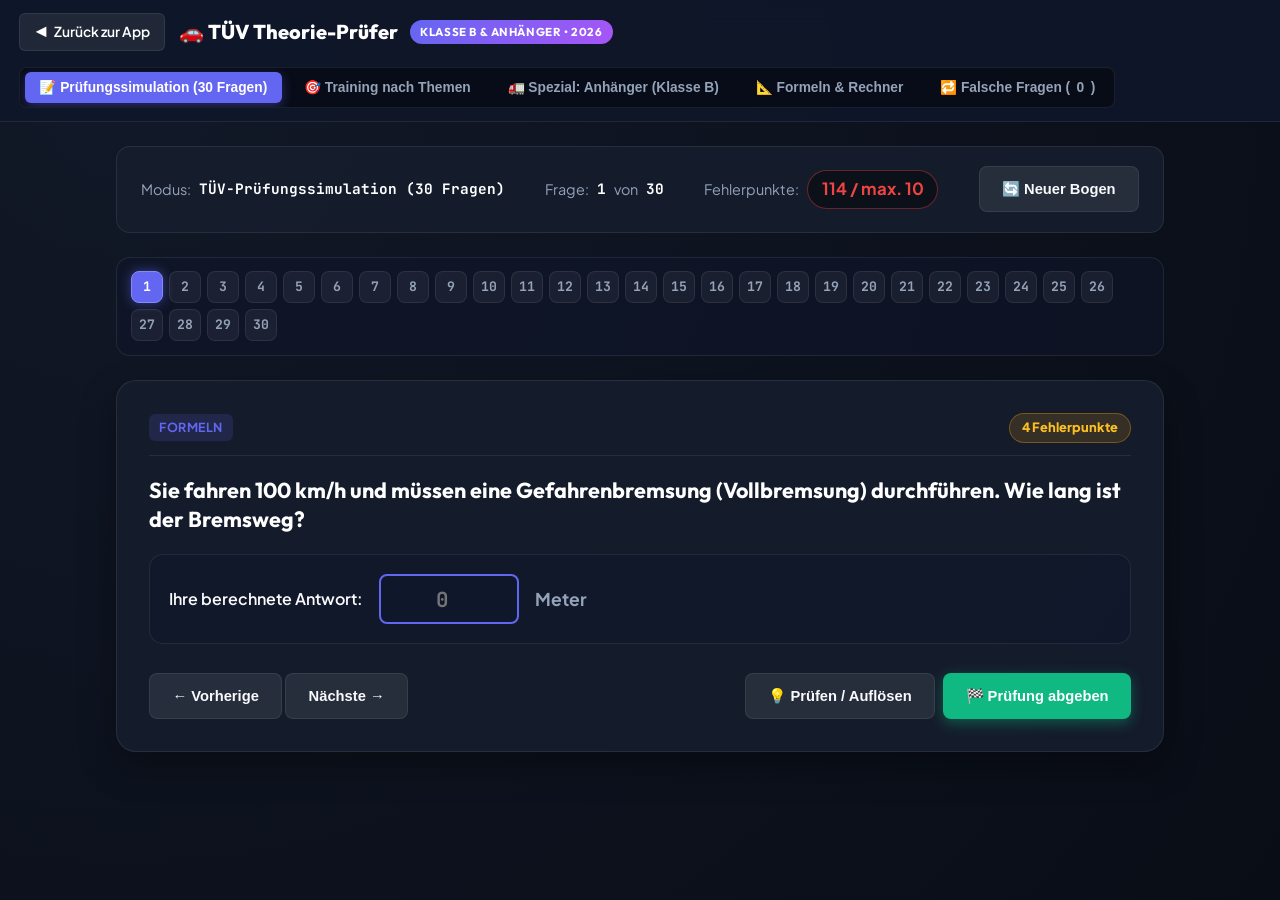
==== commit 4731278a: "bildschirm anpassung" ====
--- a/theorie_pruefung_trainer.html
+++ b/theorie_pruefung_trainer.html
@@ -2,8 +2,17 @@
 <html lang="de">
 <head>
   <meta charset="UTF-8">
-  <meta name="viewport" content="width=device-width, initial-scale=1.0">
+  <meta name="viewport" content="width=device-width, initial-scale=1.0, maximum-scale=1.0, user-scalable=no, viewport-fit=cover">
   <title>TÜV Theorie-Trainer Klasse B & Anhänger | Offizielle Prüfungsfragen & Bildsimulation 2026</title>
+  
+  <!-- iOS Web App Meta Tags & PWA Setup for iPad Pro & iPhone 12 Pro -->
+  <meta name="apple-mobile-web-app-capable" content="yes">
+  <meta name="apple-mobile-web-app-status-bar-style" content="black-translucent">
+  <meta name="apple-mobile-web-app-title" content="Theorie-Trainer">
+  <meta name="mobile-web-app-capable" content="yes">
+  <meta name="theme-color" content="#090d16">
+  <link rel="apple-touch-icon" href="icons/apple-touch-icon.png">
+  <link rel="icon" type="image/png" href="icons/icon-192.png">
   <link rel="preconnect" href="https://fonts.googleapis.com">
   <link rel="preconnect" href="https://fonts.gstatic.com" crossorigin>
   <link href="https://fonts.googleapis.com/css2?family=Outfit:wght@400;600;700;800&family=Plus+Jakarta+Sans:wght@400;500;600;700&family=JetBrains+Mono:wght@500;700&display=swap" rel="stylesheet">
@@ -38,18 +47,22 @@
       color: var(--text);
       min-height: 100vh;
       line-height: 1.55;
-      padding-bottom: 60px;
+      padding-bottom: max(60px, calc(30px + env(safe-area-inset-bottom, 20px)));
     }
 
     /* TOP HEADER */
     header {
       background: rgba(15, 23, 42, 0.95);
       backdrop-filter: blur(14px);
+      -webkit-backdrop-filter: blur(14px);
       border-bottom: 1px solid var(--card-border);
       position: sticky;
       top: 0;
       z-index: 100;
-      padding: 0.8rem 1.5rem;
+      padding-top: max(0.8rem, env(safe-area-inset-top, 0.8rem));
+      padding-left: max(1.2rem, env(safe-area-inset-left, 1.2rem));
+      padding-right: max(1.2rem, env(safe-area-inset-right, 1.2rem));
+      padding-bottom: 0.8rem;
       display: flex;
       justify-content: space-between;
       align-items: center;
@@ -278,12 +291,15 @@
       border: 1.5px solid var(--card-border);
       border-radius: var(--radius-md);
       padding: 1rem 1.25rem;
+      min-height: 52px;
       display: flex;
       align-items: flex-start;
       gap: 1rem;
       cursor: pointer;
       transition: all 0.15s ease;
       user-select: none;
+      touch-action: manipulation;
+      -webkit-tap-highlight-color: transparent;
     }
     .answer-item:hover {
       border-color: var(--card-hover);
@@ -392,12 +408,14 @@
       border-radius: var(--radius-sm);
       font-size: 0.92rem;
       font-weight: 700;
+      min-height: 46px;
       border: none;
       cursor: pointer;
       display: inline-flex;
       align-items: center;
       gap: 0.5rem;
       transition: all 0.2s ease;
+      touch-action: manipulation;
     }
     .btn-secondary {
       background: rgba(255, 255, 255, 0.08);
@@ -1806,6 +1824,39 @@
       document.getElementById('calcAnhalteweg').textContent = `${anhalteweg.toFixed(1)} m`;
     }
 
+    // Desktop PC Keyboard Shortcuts (1, 2, 3, Enter, Pfeiltasten)
+    window.addEventListener('keydown', (e) => {
+      const examView = document.getElementById('examView');
+      if (!examView || examView.style.display === 'none') return;
+      if (e.target.tagName === 'INPUT' && e.key !== 'Enter') return;
+
+      const q = currentQuestions[currentIndex];
+      if (!q) return;
+
+      if (['1', '2', '3'].includes(e.key) && q.type !== 'number') {
+        const idx = parseInt(e.key) - 1;
+        if (q.answers && idx < q.answers.length) {
+          toggleAnswer(q.id, idx);
+        }
+      } else if (e.key === 'Enter') {
+        e.preventDefault();
+        const exp = document.getElementById('explanationBox');
+        if (exp && exp.style.display === 'block') {
+          if (currentIndex < currentQuestions.length - 1) {
+            navigateQuestion(1);
+          } else {
+            finishExam();
+          }
+        } else {
+          checkCurrentAnswer();
+        }
+      } else if (e.key === 'ArrowRight') {
+        if (currentIndex < currentQuestions.length - 1) navigateQuestion(1);
+      } else if (e.key === 'ArrowLeft') {
+        if (currentIndex > 0) navigateQuestion(-1);
+      }
+    });
+
     initExam();
     updateCalculator(50);
   </script>
